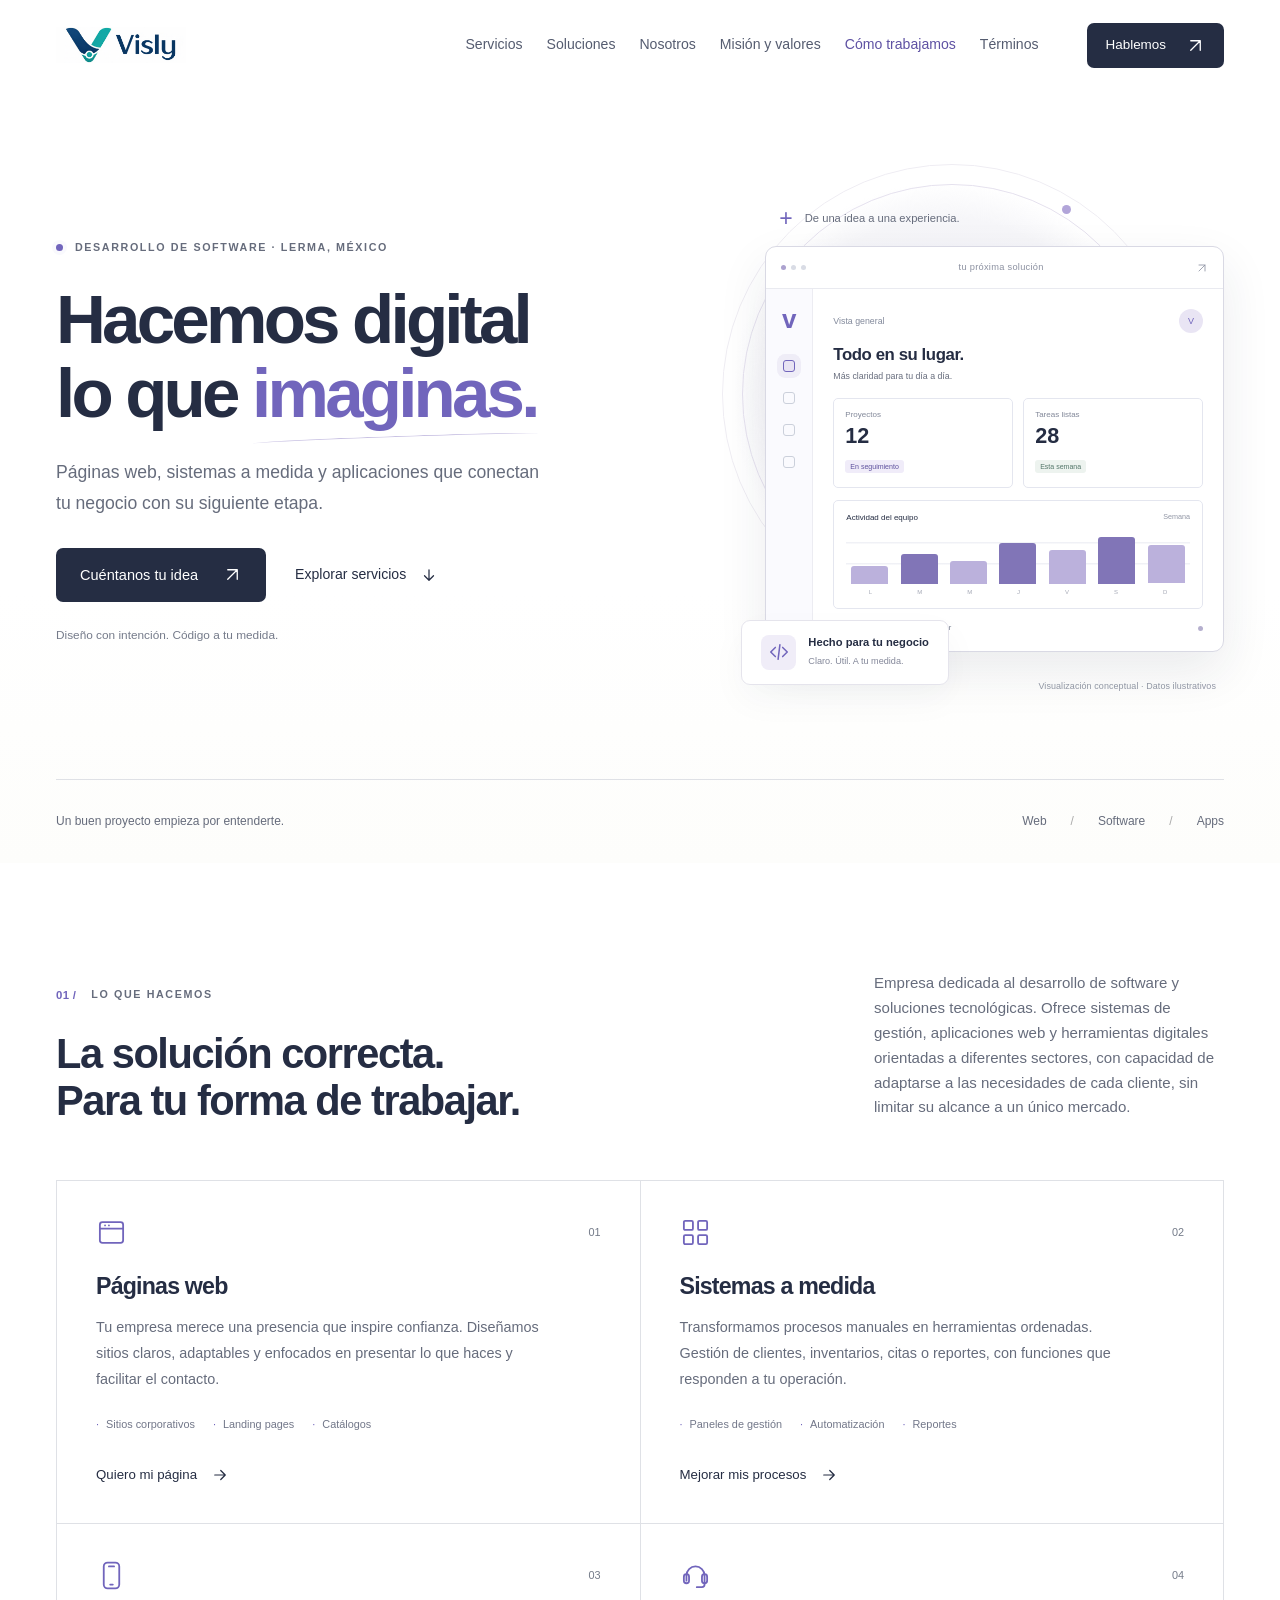
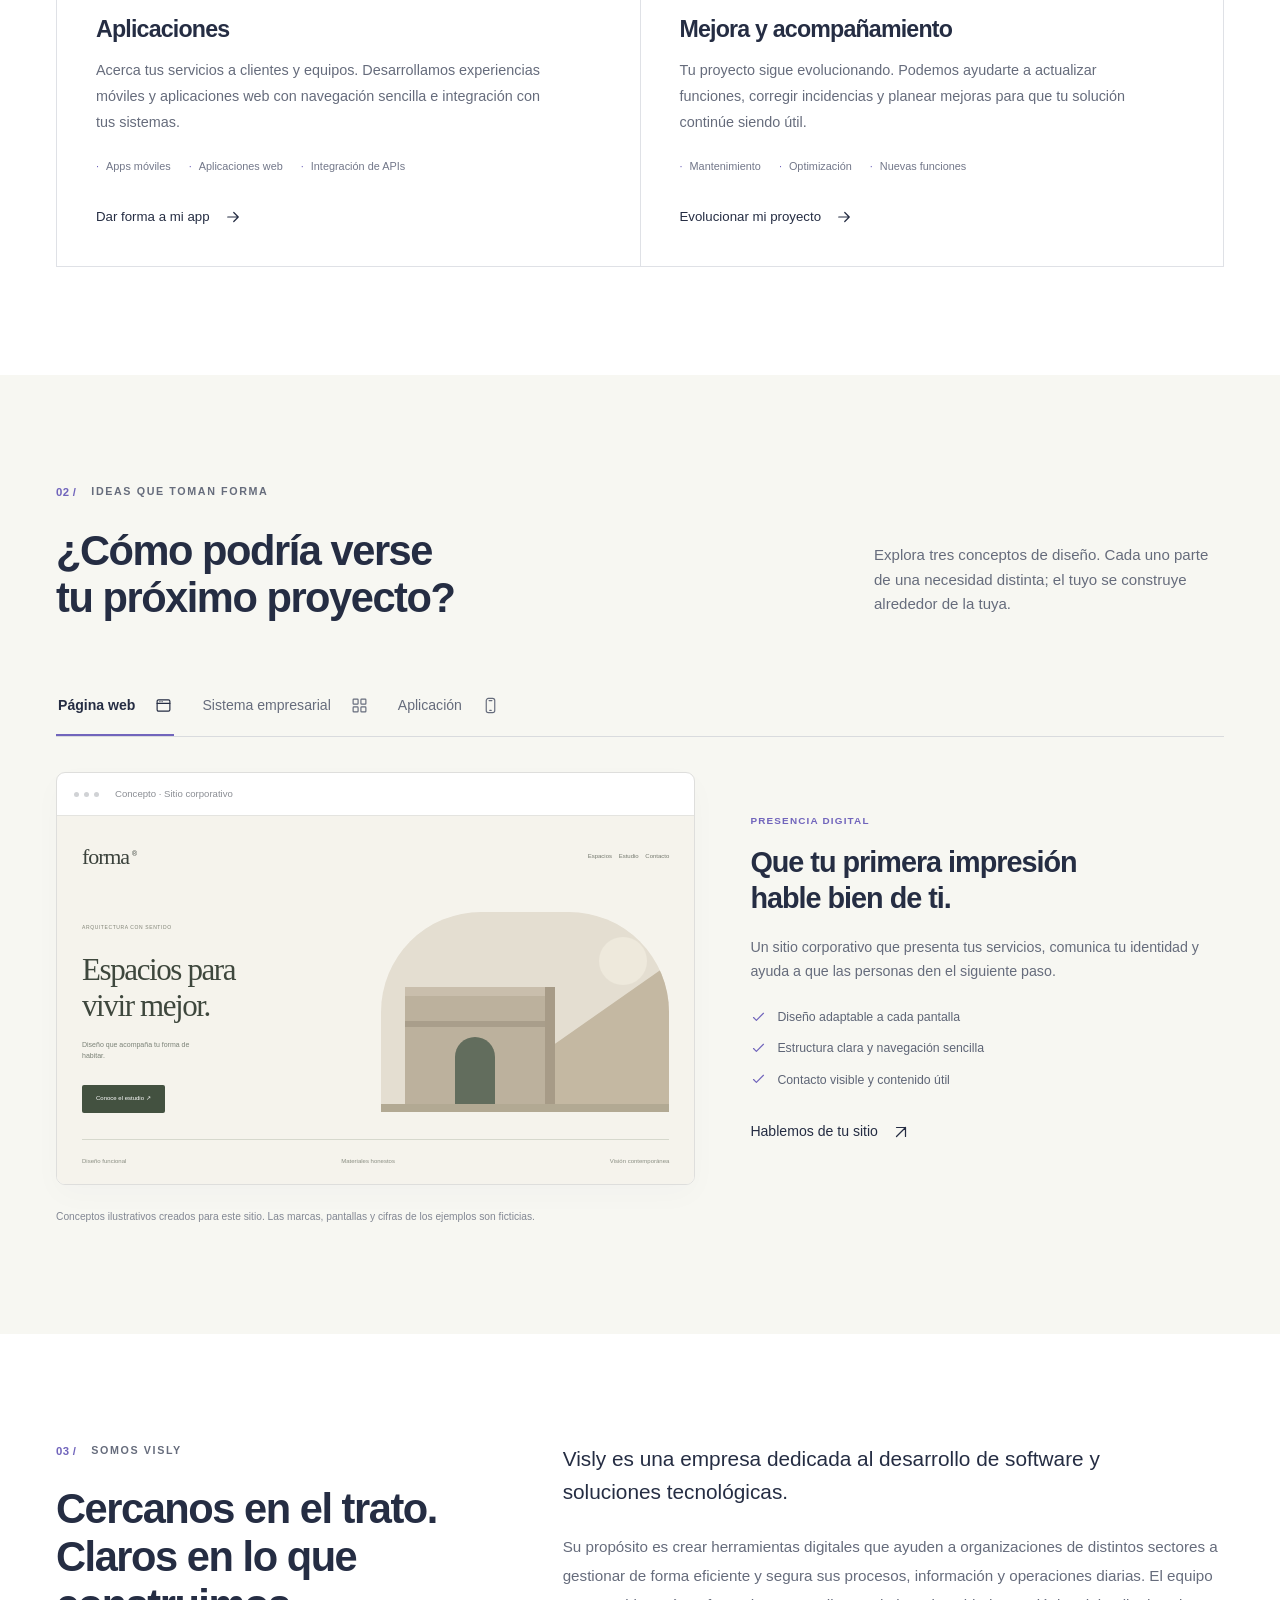
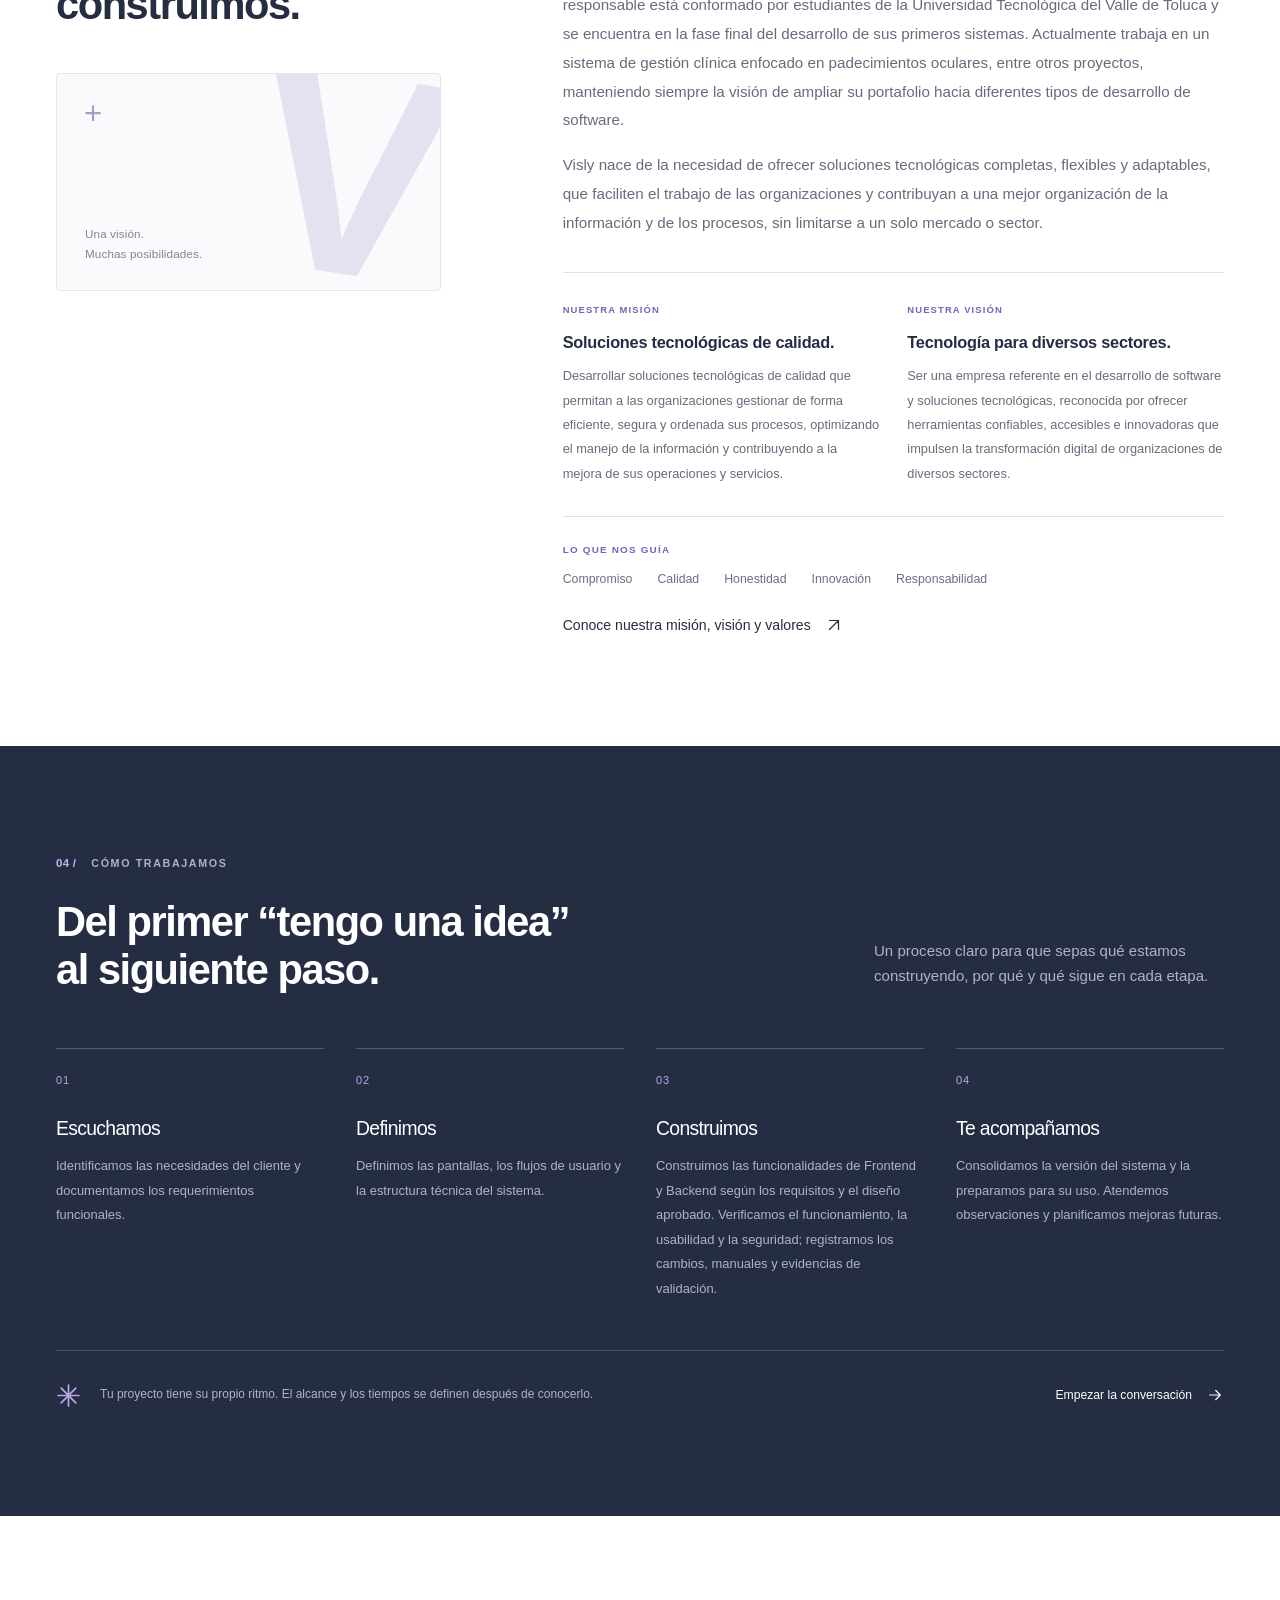
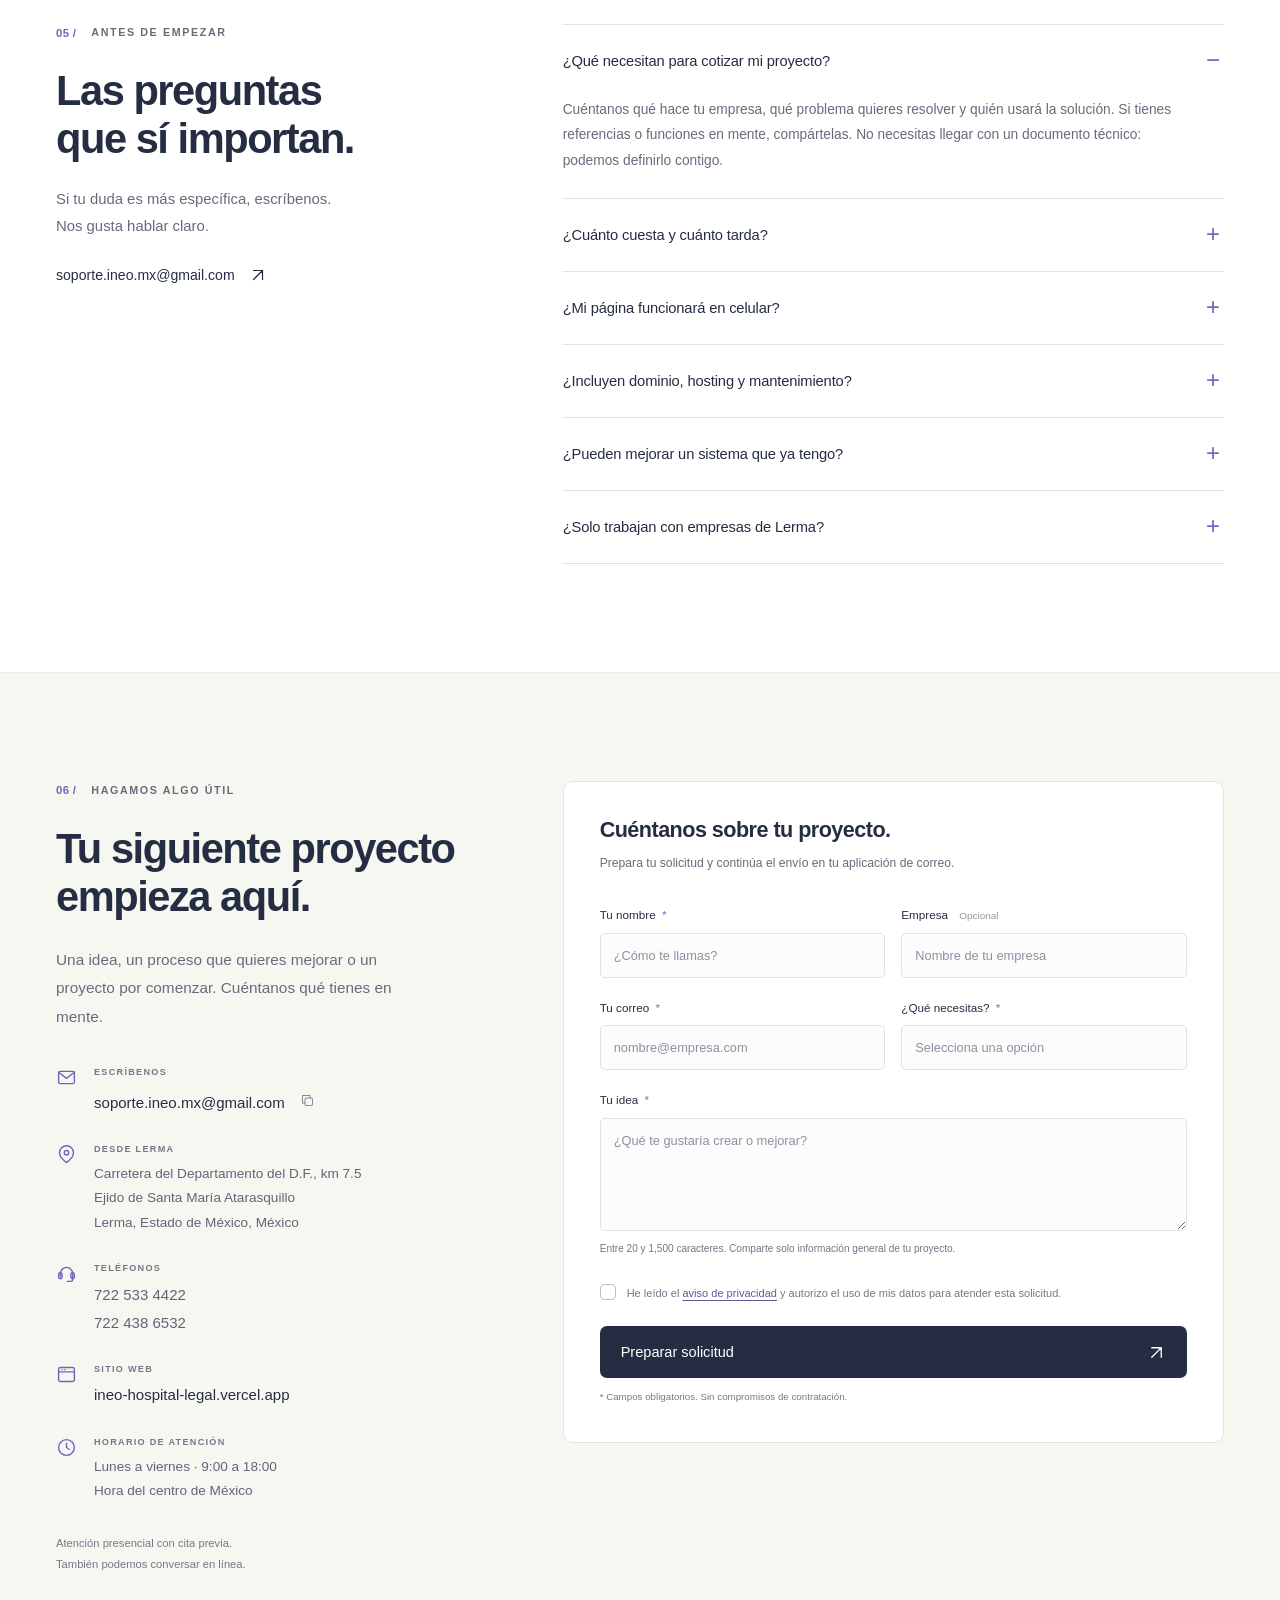
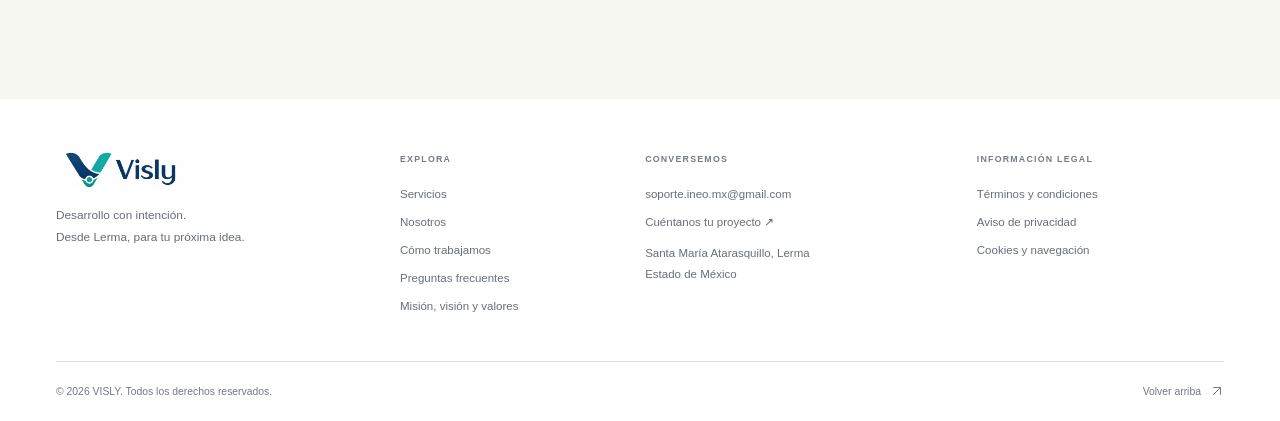
==== index.html @ 5329b175 "first commit" ====
<!doctype html>
<html lang="es-MX">
  <head>
    <meta charset="utf-8" />
    <meta name="viewport" content="width=device-width, initial-scale=1" />
    <meta
      name="description"
      content="Visly: desarrollo de software y soluciones tecnológicas para organizaciones de diversos sectores. Sistemas de gestión, aplicaciones web y herramientas digitales desde Lerma, Estado de México."
    />
    <meta name="theme-color" content="#252d43" />
    <meta
      property="og:title"
      content="VISLY · Desarrollo digital con intención"
    />
    <meta
      property="og:description"
      content="Convertimos ideas y procesos en páginas web, sistemas y aplicaciones pensadas para tu empresa."
    />
    <meta property="og:type" content="website" />
    <meta property="og:locale" content="es_MX" />
    <title>VISLY · Páginas web, sistemas y aplicaciones</title>
    <link rel="icon" href="assets/img/favicon.svg" type="image/svg+xml" />
    <link rel="stylesheet" href="assets/vendor/bootstrap/bootstrap.min.css" />
    <link rel="stylesheet" href="assets/css/style.css" />
    <script
      src="assets/vendor/bootstrap/bootstrap.bundle.min.js"
      defer
    ></script>
    <script src="assets/js/main.js" defer></script>
    <noscript
      ><style>
        .navbar-collapse.collapse:not(.show) {
          display: block;
        }
        .navbar-toggler {
          display: none;
        }
        .solution-tabs {
          display: none;
        }
        .solution-panel[hidden] {
          display: grid !important;
        }
      </style></noscript
    >
  </head>
  <body>
    <!-- Iconos vectoriales propios. Se incluyen dentro del HTML para funcionar sin conexión. -->
    <svg
      xmlns="http://www.w3.org/2000/svg"
      class="icon-definitions"
      aria-hidden="true"
    >
      <symbol id="i-arrow" viewBox="0 0 24 24">
        <path d="M5 12h14m-6-6 6 6-6 6" />
      </symbol>
      <symbol id="i-up-right" viewBox="0 0 24 24">
        <path d="M6 18 18 6M6 6h12v12" />
      </symbol>
      <symbol id="i-down" viewBox="0 0 24 24">
        <path d="M12 5v14m-6-6 6 6 6-6" />
      </symbol>
      <symbol id="i-code" viewBox="0 0 24 24">
        <path d="m8 7-5 5 5 5m8-10 5 5-5 5m-3-13-2 16" />
      </symbol>
      <symbol id="i-window" viewBox="0 0 24 24">
        <rect x="3" y="4" width="18" height="16" rx="2" />
        <path d="M3 9h18M7 6.5h.01m3 0h.01" />
      </symbol>
      <symbol id="i-grid" viewBox="0 0 24 24">
        <rect x="3" y="3" width="7" height="7" rx="1" />
        <rect x="14" y="3" width="7" height="7" rx="1" />
        <rect x="3" y="14" width="7" height="7" rx="1" />
        <rect x="14" y="14" width="7" height="7" rx="1" />
      </symbol>
      <symbol id="i-mobile" viewBox="0 0 24 24">
        <rect x="6" y="2" width="12" height="20" rx="3" />
        <path d="M10 5h4m-3 14h2" />
      </symbol>
      <symbol id="i-care" viewBox="0 0 24 24">
        <path d="M5 16v-4a7 7 0 0 1 14 0v4m0 0v3a2 2 0 0 1-2 2h-4" />
        <rect x="3" y="11" width="4" height="7" rx="2" />
        <rect x="17" y="11" width="4" height="7" rx="2" />
      </symbol>
      <symbol id="i-check" viewBox="0 0 24 24">
        <path d="m5 12 4 4L19 6" />
      </symbol>
      <symbol id="i-pin" viewBox="0 0 24 24">
        <path d="M20 10c0 6-8 11-8 11S4 16 4 10a8 8 0 1 1 16 0Z" />
        <circle cx="12" cy="10" r="2.5" />
      </symbol>
      <symbol id="i-mail" viewBox="0 0 24 24">
        <rect x="3" y="5" width="18" height="14" rx="2" />
        <path d="m3 6 9 7 9-7" />
      </symbol>
      <symbol id="i-copy" viewBox="0 0 24 24">
        <rect x="8" y="8" width="12" height="12" rx="2" />
        <path d="M16 8V4H4v12h4" />
      </symbol>
      <symbol id="i-clock" viewBox="0 0 24 24">
        <circle cx="12" cy="12" r="9" />
        <path d="M12 7v5l3 2" />
      </symbol>
      <symbol id="i-star" viewBox="0 0 24 24">
        <path d="M12 2v20M2 12h20M5 5l14 14M5 19 19 5" />
      </symbol>
    </svg>
    <a class="skip-link" href="#contenido">Saltar al contenido</a>

    <header class="site-header" id="inicio">
      <nav class="navbar navbar-expand-lg" aria-label="Navegación principal">
        <div class="container site-container">
          <a class="navbar-brand" href="index.html" aria-label="VISLY, inicio"
            ><img
              src="assets/img/logo-visly.svg"
              alt="VISLY"
              width="130"
              height="36"
          /></a>
          <button
            class="navbar-toggler"
            type="button"
            data-bs-toggle="collapse"
            data-bs-target="#mainNav"
            aria-controls="mainNav"
            aria-expanded="false"
            aria-label="Abrir menú"
          >
            <span class="navbar-toggler-icon"></span>
          </button>
          <div class="collapse navbar-collapse" id="mainNav">
            <ul class="navbar-nav ms-auto align-items-lg-center">
              <li class="nav-item">
                <a class="nav-link" href="#servicios">Servicios</a>
              </li>
              <li class="nav-item">
                <a class="nav-link" href="#soluciones">Soluciones</a>
              </li>
              <li class="nav-item">
                <a class="nav-link" href="#nosotros">Nosotros</a>
              </li>
              <li class="nav-item">
                <a class="nav-link" href="filosofia.html">Misión y valores</a>
              </li>
              <li class="nav-item">
                <a class="nav-link" href="#proceso">Cómo trabajamos</a>
              </li>
              <li class="nav-item">
                <a class="nav-link" href="terminos.html">Términos</a>
              </li>
              <li class="nav-item ms-lg-4">
                <a class="button button-small button-dark" href="#contacto"
                  >Hablemos
                  <svg class="icon" aria-hidden="true">
                    <use href="#i-up-right" /></svg
                ></a>
              </li>
            </ul>
          </div>
        </div>
      </nav>
    </header>

    <main id="contenido">
      <section class="hero section-space" aria-labelledby="hero-title">
        <div class="container site-container">
          <div class="row align-items-center g-5">
            <div class="col-lg-7 hero-copy">
              <p class="eyebrow entrance">
                <span class="status-dot"></span> Desarrollo de software · Lerma,
                México
              </p>
              <h1 id="hero-title" class="entrance delay-1">
                Hacemos digital<br />lo que
                <span class="accent-word">imaginas.</span>
              </h1>
              <p class="hero-description entrance delay-2">
                Páginas web, sistemas a medida y aplicaciones que conectan tu
                negocio con su siguiente etapa.
              </p>
              <div class="hero-actions entrance delay-3">
                <a class="button button-dark" href="#contacto"
                  >Cuéntanos tu idea
                  <svg class="icon" aria-hidden="true">
                    <use href="#i-up-right" /></svg
                ></a>
                <a class="text-link" href="#servicios"
                  >Explorar servicios
                  <svg class="icon" aria-hidden="true">
                    <use href="#i-down" /></svg
                ></a>
              </div>
              <p class="hero-note entrance delay-3">
                Diseño con intención. Código a tu medida.
              </p>
            </div>
            <div class="col-lg-5">
              <div
                class="hero-art entrance delay-2"
                role="img"
                aria-label="Concepto visual de un sistema de gestión diseñado por VISLY"
              >
                <div class="orbit orbit-one"></div>
                <div class="orbit orbit-two"></div>
                <div class="art-caption">
                  <span class="little-cross">+</span> De una idea a una
                  experiencia.
                </div>
                <div class="preview-window hero-window">
                  <div class="window-bar">
                    <span class="window-dots"><i></i><i></i><i></i></span
                    ><span>tu próxima solución</span
                    ><svg class="icon" aria-hidden="true">
                      <use href="#i-up-right" />
                    </svg>
                  </div>
                  <div class="hero-dashboard">
                    <div class="dashboard-rail">
                      <span class="mini-v">v</span
                      ><span class="rail-square selected"></span
                      ><span class="rail-square"></span
                      ><span class="rail-square"></span
                      ><span class="rail-square"></span>
                    </div>
                    <div class="dashboard-content">
                      <div class="mock-top">
                        <span>Vista general</span
                        ><span class="mock-avatar">V</span>
                      </div>
                      <p class="mock-greeting">Todo en su lugar.</p>
                      <p class="mock-caption">
                        Más claridad para tu día a día.
                      </p>
                      <div class="mock-stats">
                        <div>
                          <span>Proyectos</span><strong>12</strong
                          ><i class="mock-pill">En seguimiento</i>
                        </div>
                        <div>
                          <span>Tareas listas</span><strong>28</strong
                          ><i class="mock-pill pale">Esta semana</i>
                        </div>
                      </div>
                      <div class="mock-chart">
                        <div class="chart-heading">
                          <span>Actividad del equipo</span><small>Semana</small>
                        </div>
                        <div class="bars">
                          <i style="--bar: 35%"></i><i style="--bar: 58%"></i
                          ><i style="--bar: 44%"></i><i style="--bar: 78%"></i
                          ><i style="--bar: 65%"></i><i style="--bar: 91%"></i
                          ><i style="--bar: 74%"></i>
                        </div>
                        <div class="chart-days">
                          <span>L</span><span>M</span><span>M</span
                          ><span>J</span><span>V</span><span>S</span
                          ><span>D</span>
                        </div>
                      </div>
                      <div class="mock-task">
                        <span class="task-check">✓</span
                        ><span>Una mejor forma de trabajar</span
                        ><span class="task-dot"></span>
                      </div>
                    </div>
                  </div>
                </div>
                <div class="floating-label">
                  <span class="label-icon"
                    ><svg class="icon" aria-hidden="true">
                      <use href="#i-code" /></svg
                  ></span>
                  <div>
                    <strong>Hecho para tu negocio</strong
                    ><span>Claro. Útil. A tu medida.</span>
                  </div>
                </div>
                <p class="concept-note">
                  Visualización conceptual · Datos ilustrativos
                </p>
              </div>
            </div>
          </div>
          <div class="hero-bottom">
            <span>Un buen proyecto empieza por entenderte.</span>
            <div>
              <span>Web</span><span class="separator">/</span
              ><span>Software</span><span class="separator">/</span
              ><span>Apps</span>
            </div>
          </div>
        </div>
      </section>

      <section
        id="servicios"
        class="section-space"
        aria-labelledby="services-title"
      >
        <div class="container site-container">
          <div class="section-heading reveal">
            <div>
              <p class="eyebrow">
                <span class="section-number">01 /</span> Lo que hacemos
              </p>
              <h2 id="services-title">
                La solución correcta.<br />Para tu forma de trabajar.
              </h2>
            </div>
            <p>
              Empresa dedicada al desarrollo de software y soluciones
              tecnológicas. Ofrece sistemas de gestión, aplicaciones web y
              herramientas digitales orientadas a diferentes sectores, con
              capacidad de adaptarse a las necesidades de cada cliente, sin
              limitar su alcance a un único mercado.
            </p>
          </div>
          <div class="services-grid">
            <article class="service-item reveal">
              <div class="service-top">
                <svg class="service-icon icon" aria-hidden="true">
                  <use href="#i-window" /></svg
                ><span>01</span>
              </div>
              <h3>Páginas web</h3>
              <p>
                Tu empresa merece una presencia que inspire confianza. Diseñamos
                sitios claros, adaptables y enfocados en presentar lo que haces
                y facilitar el contacto.
              </p>
              <ul class="service-tags" aria-label="Tipos de páginas">
                <li>Sitios corporativos</li>
                <li>Landing pages</li>
                <li>Catálogos</li>
              </ul>
              <a class="text-link" href="#contacto" data-service="Página web"
                >Quiero mi página
                <svg class="icon" aria-hidden="true">
                  <use href="#i-arrow" /></svg
              ></a>
            </article>
            <article class="service-item reveal">
              <div class="service-top">
                <svg class="service-icon icon" aria-hidden="true">
                  <use href="#i-grid" /></svg
                ><span>02</span>
              </div>
              <h3>Sistemas a medida</h3>
              <p>
                Transformamos procesos manuales en herramientas ordenadas.
                Gestión de clientes, inventarios, citas o reportes, con
                funciones que responden a tu operación.
              </p>
              <ul class="service-tags" aria-label="Funciones de sistemas">
                <li>Paneles de gestión</li>
                <li>Automatización</li>
                <li>Reportes</li>
              </ul>
              <a
                class="text-link"
                href="#contacto"
                data-service="Sistema a medida"
                >Mejorar mis procesos
                <svg class="icon" aria-hidden="true">
                  <use href="#i-arrow" /></svg
              ></a>
            </article>
            <article class="service-item reveal">
              <div class="service-top">
                <svg class="service-icon icon" aria-hidden="true">
                  <use href="#i-mobile" /></svg
                ><span>03</span>
              </div>
              <h3>Aplicaciones</h3>
              <p>
                Acerca tus servicios a clientes y equipos. Desarrollamos
                experiencias móviles y aplicaciones web con navegación sencilla
                e integración con tus sistemas.
              </p>
              <ul class="service-tags" aria-label="Tipos de aplicaciones">
                <li>Apps móviles</li>
                <li>Aplicaciones web</li>
                <li>Integración de APIs</li>
              </ul>
              <a class="text-link" href="#contacto" data-service="Aplicación"
                >Dar forma a mi app
                <svg class="icon" aria-hidden="true">
                  <use href="#i-arrow" /></svg
              ></a>
            </article>
            <article class="service-item reveal">
              <div class="service-top">
                <svg class="service-icon icon" aria-hidden="true">
                  <use href="#i-care" /></svg
                ><span>04</span>
              </div>
              <h3>Mejora y acompañamiento</h3>
              <p>
                Tu proyecto sigue evolucionando. Podemos ayudarte a actualizar
                funciones, corregir incidencias y planear mejoras para que tu
                solución continúe siendo útil.
              </p>
              <ul class="service-tags" aria-label="Tipos de acompañamiento">
                <li>Mantenimiento</li>
                <li>Optimización</li>
                <li>Nuevas funciones</li>
              </ul>
              <a
                class="text-link"
                href="#contacto"
                data-service="Mejora o mantenimiento"
                >Evolucionar mi proyecto
                <svg class="icon" aria-hidden="true">
                  <use href="#i-arrow" /></svg
              ></a>
            </article>
          </div>
        </div>
      </section>

      <section
        id="soluciones"
        class="section-space solutions-section"
        aria-labelledby="solutions-title"
      >
        <div class="container site-container">
          <div class="section-heading reveal">
            <div>
              <p class="eyebrow">
                <span class="section-number">02 /</span> Ideas que toman forma
              </p>
              <h2 id="solutions-title">
                ¿Cómo podría verse<br />tu próximo proyecto?
              </h2>
            </div>
            <p>
              Explora tres conceptos de diseño. Cada uno parte de una necesidad
              distinta; el tuyo se construye alrededor de la tuya.
            </p>
          </div>
          <div
            class="solution-tabs reveal"
            role="tablist"
            aria-label="Explorar ejemplos de soluciones"
          >
            <button
              class="solution-tab active"
              id="tab-web"
              role="tab"
              aria-controls="panel-web"
              aria-selected="true"
              tabindex="0"
            >
              Página web
              <svg class="icon" aria-hidden="true">
                <use href="#i-window" />
              </svg>
            </button>
            <button
              class="solution-tab"
              id="tab-system"
              role="tab"
              aria-controls="panel-system"
              aria-selected="false"
              tabindex="-1"
            >
              Sistema empresarial
              <svg class="icon" aria-hidden="true"><use href="#i-grid" /></svg>
            </button>
            <button
              class="solution-tab"
              id="tab-app"
              role="tab"
              aria-controls="panel-app"
              aria-selected="false"
              tabindex="-1"
            >
              Aplicación
              <svg class="icon" aria-hidden="true">
                <use href="#i-mobile" />
              </svg>
            </button>
          </div>
          <div
            class="solution-panel reveal"
            id="panel-web"
            role="tabpanel"
            aria-labelledby="tab-web"
            tabindex="0"
          >
            <div
              class="solution-preview web-example"
              role="img"
              aria-label="Concepto de sitio corporativo para un estudio de arquitectura ficticio llamado Forma"
            >
              <div class="example-browser">
                <span class="window-dots"><i></i><i></i><i></i></span
                ><span>Concepto · Sitio corporativo</span>
              </div>
              <div class="architecture-preview">
                <div class="arch-nav">
                  <strong>forma<span>®</span></strong
                  ><span
                    >Espacios &nbsp;&nbsp; Estudio &nbsp;&nbsp; Contacto</span
                  >
                </div>
                <div class="arch-layout">
                  <div>
                    <span class="arch-label">ARQUITECTURA CON SENTIDO</span>
                    <h4>Espacios para<br />vivir mejor.</h4>
                    <p>Diseño que acompaña tu forma de habitar.</p>
                    <span class="mock-button">Conoce el estudio ↗</span>
                  </div>
                  <div class="arch-art">
                    <div class="arch-shadow"></div>
                    <div class="arch-building">
                      <div class="arch-door"></div>
                      <div class="arch-line"></div>
                    </div>
                    <div class="arch-sun"></div>
                    <div class="arch-ground"></div>
                  </div>
                </div>
                <div class="arch-bottom">
                  <span>Diseño funcional</span><span>Materiales honestos</span
                  ><span>Visión contemporánea</span>
                </div>
              </div>
            </div>
            <div class="solution-description">
              <span class="small-label">PRESENCIA DIGITAL</span>
              <h3>Que tu primera impresión<br />hable bien de ti.</h3>
              <p>
                Un sitio corporativo que presenta tus servicios, comunica tu
                identidad y ayuda a que las personas den el siguiente paso.
              </p>
              <ul class="check-list">
                <li>
                  <svg class="icon" aria-hidden="true">
                    <use href="#i-check" /></svg
                  >Diseño adaptable a cada pantalla
                </li>
                <li>
                  <svg class="icon" aria-hidden="true">
                    <use href="#i-check" /></svg
                  >Estructura clara y navegación sencilla
                </li>
                <li>
                  <svg class="icon" aria-hidden="true">
                    <use href="#i-check" /></svg
                  >Contacto visible y contenido útil
                </li>
              </ul>
              <a class="text-link" href="#contacto" data-service="Página web"
                >Hablemos de tu sitio
                <svg class="icon" aria-hidden="true">
                  <use href="#i-up-right" /></svg
              ></a>
            </div>
          </div>
          <div
            class="solution-panel"
            id="panel-system"
            role="tabpanel"
            aria-labelledby="tab-system"
            tabindex="0"
            hidden
          >
            <div
              class="solution-preview system-example"
              role="img"
              aria-label="Concepto de panel de gestión con proyectos, actividades y estados ilustrativos"
            >
              <div class="example-browser">
                <span class="window-dots"><i></i><i></i><i></i></span
                ><span>Concepto · Gestión empresarial</span>
              </div>
              <div class="system-preview">
                <div class="system-rail">
                  <span class="system-logo">v<span>workspace</span></span
                  ><span class="system-selected">Vista general</span
                  ><span>Clientes</span><span>Proyectos</span
                  ><span>Reportes</span>
                </div>
                <div class="system-content">
                  <div class="system-top">
                    <h4>Tu operación, más clara.</h4>
                    <span class="mock-avatar">V</span>
                  </div>
                  <div class="system-stats">
                    <div><span>Proyectos activos</span><strong>12</strong></div>
                    <div><span>Entregas del mes</span><strong>08</strong></div>
                    <div><span>Por revisar</span><strong>03</strong></div>
                  </div>
                  <div class="example-table">
                    <div><strong>Proyecto</strong><strong>Estado</strong></div>
                    <div>
                      <span>Sitio corporativo</span
                      ><span class="state-pill">En proceso</span>
                    </div>
                    <div>
                      <span>Control de inventario</span
                      ><span class="state-pill complete">Completado</span>
                    </div>
                    <div>
                      <span>Portal de clientes</span
                      ><span class="state-pill">En revisión</span>
                    </div>
                  </div>
                  <div class="system-footer">
                    Una vista compartida para tu equipo. <span>↗</span>
                  </div>
                </div>
              </div>
            </div>
            <div class="solution-description">
              <span class="small-label">OPERACIÓN Y CONTROL</span>
              <h3>Menos tareas repetidas.<br />Más tiempo para avanzar.</h3>
              <p>
                Un sistema que reúne información y procesos en un solo lugar,
                con permisos y módulos definidos según tu organización.
              </p>
              <ul class="check-list">
                <li>
                  <svg class="icon" aria-hidden="true">
                    <use href="#i-check" /></svg
                  >Gestión centralizada de información
                </li>
                <li>
                  <svg class="icon" aria-hidden="true">
                    <use href="#i-check" /></svg
                  >Funciones por rol y área de trabajo
                </li>
                <li>
                  <svg class="icon" aria-hidden="true">
                    <use href="#i-check" /></svg
                  >Reportes para apoyar decisiones
                </li>
              </ul>
              <a
                class="text-link"
                href="#contacto"
                data-service="Sistema a medida"
                >Ordenar mi operación
                <svg class="icon" aria-hidden="true">
                  <use href="#i-up-right" /></svg
              ></a>
            </div>
          </div>
          <div
            class="solution-panel"
            id="panel-app"
            role="tabpanel"
            aria-labelledby="tab-app"
            tabindex="0"
            hidden
          >
            <div
              class="solution-preview app-example"
              role="img"
              aria-label="Concepto de aplicación móvil de citas con datos de demostración"
            >
              <div class="example-browser">
                <span class="window-dots"><i></i><i></i><i></i></span
                ><span>Concepto · Aplicación de citas</span>
              </div>
              <div class="app-stage">
                <div class="app-stage-label">
                  <span>UNA EXPERIENCIA</span
                  ><strong>Siempre<br />a la mano.</strong
                  ><span class="app-doodle">↗</span>
                </div>
                <div class="phone">
                  <div class="phone-notch"></div>
                  <div class="phone-content">
                    <div class="phone-top">
                      <span>9:41</span><span>● ▰</span>
                    </div>
                    <div class="phone-heading">
                      <small>Hola, Alex</small>
                      <h4>Tu día,<br />más sencillo.</h4>
                    </div>
                    <div class="appointment-card">
                      <span>PRÓXIMA CITA</span><strong>Consulta general</strong>
                      <p>Martes, 20 de octubre<br />10:30 a. m.</p>
                      <span class="phone-cta">Ver detalles ↗</span>
                    </div>
                    <h5>¿Qué necesitas?</h5>
                    <div class="phone-options">
                      <span>＋<small>Agendar</small></span
                      ><span>▤<small>Mis citas</small></span>
                    </div>
                    <div class="phone-nav">
                      <span>⌂</span><span>▦</span><span>○</span>
                    </div>
                  </div>
                </div>
              </div>
            </div>
            <div class="solution-description">
              <span class="small-label">EXPERIENCIAS MÓVILES</span>
              <h3>Tu servicio, cerca<br />de quien lo necesita.</h3>
              <p>
                Una aplicación pensada para consultar información, reservar
                servicios y mantenerse conectado desde el teléfono.
              </p>
              <ul class="check-list">
                <li>
                  <svg class="icon" aria-hidden="true">
                    <use href="#i-check" /></svg
                  >Flujos claros para el usuario
                </li>
                <li>
                  <svg class="icon" aria-hidden="true">
                    <use href="#i-check" /></svg
                  >Conexión con tus servicios y datos
                </li>
                <li>
                  <svg class="icon" aria-hidden="true">
                    <use href="#i-check" /></svg
                  >Diseño centrado en tareas reales
                </li>
              </ul>
              <a class="text-link" href="#contacto" data-service="Aplicación"
                >Construir mi aplicación
                <svg class="icon" aria-hidden="true">
                  <use href="#i-up-right" /></svg
              ></a>
            </div>
          </div>
          <p class="example-disclaimer">
            Conceptos ilustrativos creados para este sitio. Las marcas,
            pantallas y cifras de los ejemplos son ficticias.
          </p>
        </div>
      </section>

      <section
        id="nosotros"
        class="section-space about-section"
        aria-labelledby="about-title"
      >
        <div class="container site-container">
          <div class="row g-5 align-items-start">
            <div class="col-lg-5 reveal">
              <p class="eyebrow">
                <span class="section-number">03 /</span> Somos VISLY
              </p>
              <h2 id="about-title">
                Cercanos en el trato.<br />Claros en lo que<br />construimos.
              </h2>
              <div class="brand-art" aria-hidden="true">
                <span class="brand-monogram">V</span
                ><span class="brand-art-caption"
                  >Una visión.<br />Muchas posibilidades.</span
                ><span class="brand-art-plus">+</span>
              </div>
            </div>
            <div class="col-lg-7 about-copy reveal">
              <p class="about-intro">
                Visly es una empresa dedicada al desarrollo de software y
                soluciones tecnológicas.
              </p>
              <p>
                Su propósito es crear herramientas digitales que ayuden a
                organizaciones de distintos sectores a gestionar de forma
                eficiente y segura sus procesos, información y operaciones
                diarias. El equipo responsable está conformado por estudiantes
                de la Universidad Tecnológica del Valle de Toluca y se encuentra
                en la fase final del desarrollo de sus primeros sistemas.
                Actualmente trabaja en un sistema de gestión clínica enfocado en
                padecimientos oculares, entre otros proyectos, manteniendo
                siempre la visión de ampliar su portafolio hacia diferentes
                tipos de desarrollo de software.
              </p>
              <p>
                Visly nace de la necesidad de ofrecer soluciones tecnológicas
                completas, flexibles y adaptables, que faciliten el trabajo de
                las organizaciones y contribuyan a una mejor organización de la
                información y de los procesos, sin limitarse a un solo mercado o
                sector.
              </p>
              <div class="purpose-grid">
                <article>
                  <span class="small-label">NUESTRA MISIÓN</span>
                  <h3>Soluciones tecnológicas de calidad.</h3>
                  <p>
                    Desarrollar soluciones tecnológicas de calidad que permitan
                    a las organizaciones gestionar de forma eficiente, segura y
                    ordenada sus procesos, optimizando el manejo de la
                    información y contribuyendo a la mejora de sus operaciones y
                    servicios.
                  </p>
                </article>
                <article>
                  <span class="small-label">NUESTRA VISIÓN</span>
                  <h3>Tecnología para diversos sectores.</h3>
                  <p>
                    Ser una empresa referente en el desarrollo de software y
                    soluciones tecnológicas, reconocida por ofrecer herramientas
                    confiables, accesibles e innovadoras que impulsen la
                    transformación digital de organizaciones de diversos
                    sectores.
                  </p>
                </article>
              </div>
              <div class="values">
                <span class="small-label">LO QUE NOS GUÍA</span>
                <div>
                  <span>Compromiso</span><span>Calidad</span
                  ><span>Honestidad</span><span>Innovación</span
                  ><span>Responsabilidad</span>
                </div>
              </div>
              <a class="text-link philosophy-home-link" href="filosofia.html"
                >Conoce nuestra misión, visión y valores
                <svg class="icon" aria-hidden="true">
                  <use href="#i-up-right" /></svg
              ></a>
            </div>
          </div>
        </div>
      </section>

      <section
        id="proceso"
        class="section-space process-section"
        aria-labelledby="process-title"
      >
        <div class="container site-container">
          <div class="section-heading reveal">
            <div>
              <p class="eyebrow">
                <span class="section-number">04 /</span> Cómo trabajamos
              </p>
              <h2 id="process-title">
                Del primer “tengo una idea”<br />al siguiente paso.
              </h2>
            </div>
            <p>
              Un proceso claro para que sepas qué estamos construyendo, por qué
              y qué sigue en cada etapa.
            </p>
          </div>
          <div class="process-grid">
            <article class="process-step reveal">
              <span class="step-number">01</span>
              <h3>Escuchamos</h3>
              <p>
                Identificamos las necesidades del cliente y documentamos los
                requerimientos funcionales.
              </p>
            </article>
            <article class="process-step reveal">
              <span class="step-number">02</span>
              <h3>Definimos</h3>
              <p>
                Definimos las pantallas, los flujos de usuario y la estructura
                técnica del sistema.
              </p>
            </article>
            <article class="process-step reveal">
              <span class="step-number">03</span>
              <h3>Construimos</h3>
              <p>
                Construimos las funcionalidades de Frontend y Backend según los
                requisitos y el diseño aprobado. Verificamos el funcionamiento,
                la usabilidad y la seguridad; registramos los cambios, manuales
                y evidencias de validación.
              </p>
            </article>
            <article class="process-step reveal">
              <span class="step-number">04</span>
              <h3>Te acompañamos</h3>
              <p>
                Consolidamos la versión del sistema y la preparamos para su uso.
                Atendemos observaciones y planificamos mejoras futuras.
              </p>
            </article>
          </div>
          <div class="process-note reveal">
            <svg class="icon" aria-hidden="true"><use href="#i-star" /></svg>
            <p>
              Tu proyecto tiene su propio ritmo. El alcance y los tiempos se
              definen después de conocerlo.
            </p>
            <a class="text-link" href="#contacto"
              >Empezar la conversación
              <svg class="icon" aria-hidden="true"><use href="#i-arrow" /></svg
            ></a>
          </div>
        </div>
      </section>

      <section
        class="section-space faq-section"
        id="preguntas"
        aria-labelledby="faq-title"
      >
        <div class="container site-container">
          <div class="row g-5">
            <div class="col-lg-5 reveal">
              <p class="eyebrow">
                <span class="section-number">05 /</span> Antes de empezar
              </p>
              <h2 id="faq-title">Las preguntas<br />que sí importan.</h2>
              <p class="section-description">
                Si tu duda es más específica, escríbenos.<br />Nos gusta hablar
                claro.
              </p>
              <a class="text-link" href="mailto:soporte.ineo.mx@gmail.com"
                >soporte.ineo.mx@gmail.com
                <svg class="icon" aria-hidden="true">
                  <use href="#i-up-right" /></svg
              ></a>
            </div>
            <div class="col-lg-7 reveal">
              <div class="accordion" id="faqAccordion">
                <div class="accordion-item">
                  <h3 class="accordion-header">
                    <button
                      class="accordion-button"
                      type="button"
                      data-bs-toggle="collapse"
                      data-bs-target="#faq1"
                      aria-expanded="true"
                      aria-controls="faq1"
                    >
                      ¿Qué necesitan para cotizar mi proyecto?
                    </button>
                  </h3>
                  <div
                    id="faq1"
                    class="accordion-collapse collapse show"
                    data-bs-parent="#faqAccordion"
                  >
                    <div class="accordion-body">
                      Cuéntanos qué hace tu empresa, qué problema quieres
                      resolver y quién usará la solución. Si tienes referencias
                      o funciones en mente, compártelas. No necesitas llegar con
                      un documento técnico: podemos definirlo contigo.
                    </div>
                  </div>
                </div>
                <div class="accordion-item">
                  <h3 class="accordion-header">
                    <button
                      class="accordion-button collapsed"
                      type="button"
                      data-bs-toggle="collapse"
                      data-bs-target="#faq2"
                      aria-expanded="false"
                      aria-controls="faq2"
                    >
                      ¿Cuánto cuesta y cuánto tarda?
                    </button>
                  </h3>
                  <div
                    id="faq2"
                    class="accordion-collapse collapse"
                    data-bs-parent="#faqAccordion"
                  >
                    <div class="accordion-body">
                      Depende de las funciones, integraciones, contenidos y
                      nivel de personalización. Después de revisar tu idea,
                      preparamos una propuesta con precio, etapas y tiempos
                      estimados. Los cambios de alcance se acuerdan antes de
                      realizarse.
                    </div>
                  </div>
                </div>
                <div class="accordion-item">
                  <h3 class="accordion-header">
                    <button
                      class="accordion-button collapsed"
                      type="button"
                      data-bs-toggle="collapse"
                      data-bs-target="#faq3"
                      aria-expanded="false"
                      aria-controls="faq3"
                    >
                      ¿Mi página funcionará en celular?
                    </button>
                  </h3>
                  <div
                    id="faq3"
                    class="accordion-collapse collapse"
                    data-bs-parent="#faqAccordion"
                  >
                    <div class="accordion-body">
                      Planeamos las páginas web con diseño adaptable para
                      celular, tablet y computadora. En cada proyecto definimos
                      los dispositivos y navegadores que se verificarán, así
                      como las necesidades de accesibilidad y rendimiento.
                    </div>
                  </div>
                </div>
                <div class="accordion-item">
                  <h3 class="accordion-header">
                    <button
                      class="accordion-button collapsed"
                      type="button"
                      data-bs-toggle="collapse"
                      data-bs-target="#faq4"
                      aria-expanded="false"
                      aria-controls="faq4"
                    >
                      ¿Incluyen dominio, hosting y mantenimiento?
                    </button>
                  </h3>
                  <div
                    id="faq4"
                    class="accordion-collapse collapse"
                    data-bs-parent="#faqAccordion"
                  >
                    <div class="accordion-body">
                      Pueden incorporarse a la propuesta cuando los necesites.
                      Los costos de terceros, renovaciones y soporte se detallan
                      por separado. Si ya cuentas con dominio o servidor,
                      revisamos sus características para planear la
                      implementación.
                    </div>
                  </div>
                </div>
                <div class="accordion-item">
                  <h3 class="accordion-header">
                    <button
                      class="accordion-button collapsed"
                      type="button"
                      data-bs-toggle="collapse"
                      data-bs-target="#faq5"
                      aria-expanded="false"
                      aria-controls="faq5"
                    >
                      ¿Pueden mejorar un sistema que ya tengo?
                    </button>
                  </h3>
                  <div
                    id="faq5"
                    class="accordion-collapse collapse"
                    data-bs-parent="#faqAccordion"
                  >
                    <div class="accordion-body">
                      Sí, podemos evaluar un proyecto existente. Primero
                      revisamos su tecnología, documentación y accesos
                      disponibles. Con ese diagnóstico definimos qué se puede
                      corregir o ampliar y qué alternativas convienen.
                    </div>
                  </div>
                </div>
                <div class="accordion-item">
                  <h3 class="accordion-header">
                    <button
                      class="accordion-button collapsed"
                      type="button"
                      data-bs-toggle="collapse"
                      data-bs-target="#faq6"
                      aria-expanded="false"
                      aria-controls="faq6"
                    >
                      ¿Solo trabajan con empresas de Lerma?
                    </button>
                  </h3>
                  <div
                    id="faq6"
                    class="accordion-collapse collapse"
                    data-bs-parent="#faqAccordion"
                  >
                    <div class="accordion-body">
                      Nuestra base está en Santa María Atarasquillo, Lerma, y
                      podemos colaborar con organizaciones de diversos sectores
                      de forma remota. Las reuniones, revisiones y entregas se
                      coordinan contigo. Las visitas presenciales se acuerdan
                      según disponibilidad y ubicación.
                    </div>
                  </div>
                </div>
              </div>
            </div>
          </div>
        </div>
      </section>

      <section
        id="contacto"
        class="section-space contact-section"
        aria-labelledby="contact-title"
      >
        <div class="container site-container">
          <div class="row g-5">
            <div class="col-lg-5 reveal">
              <p class="eyebrow">
                <span class="section-number">06 /</span> Hagamos algo útil
              </p>
              <h2 id="contact-title">
                Tu siguiente proyecto<br />empieza aquí.
              </h2>
              <p class="contact-description">
                Una idea, un proceso que quieres mejorar o un proyecto por
                comenzar. Cuéntanos qué tienes en mente.
              </p>
              <div class="contact-details">
                <div>
                  <svg class="icon" aria-hidden="true">
                    <use href="#i-mail" />
                  </svg>
                  <div>
                    <span>ESCRÍBENOS</span
                    ><a href="mailto:soporte.ineo.mx@gmail.com"
                      >soporte.ineo.mx@gmail.com</a
                    ><button
                      type="button"
                      class="copy-email"
                      aria-label="Copiar correo de VISLY"
                    >
                      <svg class="icon" aria-hidden="true">
                        <use href="#i-copy" />
                      </svg>
                    </button>
                  </div>
                </div>
                <div>
                  <svg class="icon" aria-hidden="true">
                    <use href="#i-pin" />
                  </svg>
                  <div>
                    <span>DESDE LERMA</span>
                    <p>
                      Carretera del Departamento del D.F., km 7.5<br />Ejido de
                      Santa María Atarasquillo<br />Lerma, Estado de México,
                      México
                    </p>
                  </div>
                </div>

                <div>
                  <svg class="icon" aria-hidden="true">
                    <use href="#i-care" />
                  </svg>
                  <div>
                    <span>TELÉFONOS</span>
                    <p>
                      <a href="tel:+527225334422">722 533 4422</a><br /><a
                        href="tel:+527224386532"
                        >722 438 6532</a
                      >
                    </p>
                  </div>
                </div>
                <div>
                  <svg class="icon" aria-hidden="true">
                    <use href="#i-window" />
                  </svg>
                  <div>
                    <span>SITIO WEB</span
                    ><a
                      href="https://ineo-hospital-legal.vercel.app/"
                      target="_blank"
                      rel="noopener noreferrer"
                      >ineo-hospital-legal.vercel.app</a
                    >
                  </div>
                </div>
                <div>
                  <svg class="icon" aria-hidden="true">
                    <use href="#i-clock" />
                  </svg>
                  <div>
                    <span>HORARIO DE ATENCIÓN</span>
                    <p>
                      Lunes a viernes · 9:00 a 18:00<br />Hora del centro de
                      México
                    </p>
                  </div>
                </div>
              </div>
              <p class="contact-small">
                Atención presencial con cita previa.<br />También podemos
                conversar en línea.
              </p>
            </div>
            <div class="col-lg-7 reveal">
              <div class="contact-card">
                <h3>Cuéntanos sobre tu proyecto.</h3>
                <p class="form-intro" id="form-description">
                  Prepara tu solicitud y continúa el envío en tu aplicación de
                  correo.
                </p>
                <form
                  id="contactForm"
                  aria-describedby="form-description"
                  action="mailto:ineo.hospital.dev@gmail.com"
                  method="post"
                  enctype="text/plain"
                >
                  <div class="row g-3">
                    <div class="col-md-6">
                      <label class="form-label" for="contactName"
                        >Tu nombre
                        <span aria-label="obligatorio">*</span></label
                      ><input
                        class="form-control"
                        id="contactName"
                        name="nombre"
                        autocomplete="name"
                        placeholder="¿Cómo te llamas?"
                        minlength="2"
                        maxlength="80"
                        required
                      />
                    </div>
                    <div class="col-md-6">
                      <label class="form-label" for="contactCompany"
                        >Empresa <span class="optional">Opcional</span></label
                      ><input
                        class="form-control"
                        id="contactCompany"
                        name="empresa"
                        autocomplete="organization"
                        placeholder="Nombre de tu empresa"
                        maxlength="120"
                      />
                    </div>
                    <div class="col-md-6">
                      <label class="form-label" for="contactEmail"
                        >Tu correo
                        <span aria-label="obligatorio">*</span></label
                      ><input
                        class="form-control"
                        id="contactEmail"
                        type="email"
                        name="email"
                        autocomplete="email"
                        placeholder="nombre@empresa.com"
                        maxlength="150"
                        required
                      />
                    </div>
                    <div class="col-md-6">
                      <label class="form-label" for="contactService"
                        >¿Qué necesitas?
                        <span aria-label="obligatorio">*</span></label
                      ><select
                        class="form-select"
                        id="contactService"
                        name="servicio"
                        required
                      >
                        <option value="" selected disabled>
                          Selecciona una opción
                        </option>
                        <option>Página web</option>
                        <option>Sistema a medida</option>
                        <option>Aplicación</option>
                        <option>Mejora o mantenimiento</option>
                        <option>Quiero orientación</option>
                      </select>
                    </div>
                    <div class="col-12">
                      <label class="form-label" for="contactMessage"
                        >Tu idea <span aria-label="obligatorio">*</span></label
                      ><textarea
                        class="form-control"
                        id="contactMessage"
                        name="mensaje"
                        rows="4"
                        placeholder="¿Qué te gustaría crear o mejorar?"
                        minlength="20"
                        maxlength="1500"
                        aria-describedby="message-help"
                        required
                      ></textarea>
                      <div class="field-help" id="message-help">
                        Entre 20 y 1,500 caracteres. Comparte solo información
                        general de tu proyecto.
                      </div>
                    </div>
                    <div class="col-12">
                      <div class="form-check consent">
                        <input
                          class="form-check-input"
                          type="checkbox"
                          id="contactConsent"
                          name="consentimiento"
                          required
                        /><label class="form-check-label" for="contactConsent"
                          >He leído el
                          <a href="privacidad.html">aviso de privacidad</a> y
                          autorizo el uso de mis datos para atender esta
                          solicitud.</label
                        >
                      </div>
                    </div>
                    <div class="col-12">
                      <button
                        class="button button-dark form-submit"
                        type="submit"
                      >
                        Preparar solicitud
                        <svg class="icon" aria-hidden="true">
                          <use href="#i-up-right" />
                        </svg>
                      </button>
                      <p class="form-footnote">
                        * Campos obligatorios. Sin compromisos de contratación.
                      </p>
                    </div>
                  </div>
                </form>
                <noscript
                  ><p class="notice">
                    Para preparar la solicitud, activa JavaScript o escribe
                    directamente a
                    <a href="mailto:soporte.ineo.mx@gmail.com"
                      >soporte.ineo.mx@gmail.com</a
                    >.
                  </p></noscript
                >
                <div class="mail-result" id="mailResult" hidden tabindex="-1">
                  <span class="result-check"
                    ><svg class="icon" aria-hidden="true">
                      <use href="#i-check" /></svg
                  ></span>
                  <h4>Tu solicitud está preparada.</h4>
                  <p>
                    Aún no se ha enviado. Abre tu correo, revisa el mensaje y
                    envíalo cuando esté listo.
                  </p>
                  <div class="result-actions">
                    <a
                      class="button button-dark"
                      id="mailLink"
                      href="mailto:soporte.ineo.mx@gmail.com"
                      >Abrir mi correo
                      <svg class="icon" aria-hidden="true">
                        <use href="#i-up-right" /></svg></a
                    ><button class="text-link" type="button" id="copyMessage">
                      Copiar mensaje
                      <svg class="icon" aria-hidden="true">
                        <use href="#i-copy" />
                      </svg>
                    </button>
                  </div>
                  <p class="field-help">
                    Si no tienes una aplicación de correo configurada, copia el
                    mensaje y envíalo desde Gmail u otro servicio a
                    soporte.ineo.mx@gmail.com.
                  </p>
                  <details class="message-details">
                    <summary>Ver el mensaje preparado</summary>
                    <pre id="messagePreview"></pre>
                  </details>
                </div>
              </div>
            </div>
          </div>
        </div>
      </section>
    </main>

    <footer class="site-footer">
      <div class="container site-container">
        <div class="footer-main">
          <div class="footer-brand">
            <a href="index.html" aria-label="VISLY, inicio"
              ><img
                src="assets/img/logo-visly.svg"
                alt="VISLY"
                width="130"
                height="36"
            /></a>
            <p>
              Desarrollo con intención.<br />Desde Lerma, para tu próxima idea.
            </p>
          </div>
          <div class="footer-column">
            <span>EXPLORA</span><a href="#servicios">Servicios</a
            ><a href="#nosotros">Nosotros</a
            ><a href="#proceso">Cómo trabajamos</a
            ><a href="#preguntas">Preguntas frecuentes</a>
            <a href="filosofia.html">Misión, visión y valores</a>
          </div>
          <div class="footer-column">
            <span>CONVERSEMOS</span
            ><a href="mailto:soporte.ineo.mx@gmail.com"
              >soporte.ineo.mx@gmail.com</a
            ><a href="#contacto">Cuéntanos tu proyecto ↗</a>
            <p>Santa María Atarasquillo, Lerma<br />Estado de México</p>
          </div>
          <div class="footer-column">
            <span>INFORMACIÓN LEGAL</span
            ><a href="terminos.html">Términos y condiciones</a
            ><a href="privacidad.html">Aviso de privacidad</a
            ><a href="cookies.html">Cookies y navegación</a>
          </div>
        </div>
        <div class="footer-bottom">
          <p>
            © <span data-year>2026</span> VISLY. Todos los derechos reservados.
          </p>
          <a href="#inicio"
            >Volver arriba
            <svg class="icon" aria-hidden="true"><use href="#i-up-right" /></svg
          ></a>
        </div>
      </div>
    </footer>
    <div
      id="siteToast"
      class="site-toast"
      role="status"
      aria-live="polite"
      aria-atomic="true"
    ></div>
  </body>
</html>
---- assets/css/style.css ----
/* VISLY · Identidad y componentes. Bootstrap aporta la cuadrícula, menú y FAQ. */
:root {
  --ink: #252d43;
  --muted: #666c7c;
  --accent: #7165bc;
  --accent-dark: #5e51a3;
  --paper: #f7f7f2;
  --lavender: #ece9f5;
  --line: #dfe1e6;
  --white: #fff;
  --radius: 14px;
  --font: "Inter", "Segoe UI", Arial, sans-serif;
}
* {
  box-sizing: border-box;
}
html {
  scroll-behavior: smooth;
  scroll-padding-top: 100px;
}
body {
  margin: 0;
  background: var(--white);
  color: var(--ink);
  font-family: var(--font);
  font-size: 16px;
  line-height: 1.65;
  -webkit-font-smoothing: antialiased;
}
::selection {
  background: #dcd5f5;
  color: var(--ink);
}
a {
  color: inherit;
  text-decoration: none;
}
a:hover {
  color: var(--accent-dark);
}
button,
input,
select,
textarea {
  font: inherit;
}
button {
  cursor: pointer;
}
img,
svg {
  vertical-align: middle;
}
img {
  max-width: 100%;
}
[hidden] {
  display: none !important;
}
:focus-visible {
  outline: 3px solid var(--accent);
  outline-offset: 5px;
}
h1,
h2,
h3,
h4,
h5,
p {
  margin-top: 0;
}
h1,
h2,
h3,
h4,
h5 {
  font-weight: 600;
  line-height: 1.15;
  letter-spacing: -0.035em;
}
h1 {
  font-size: clamp(3.15rem, 5.4vw, 5.25rem);
  letter-spacing: -0.055em;
  line-height: 1.08;
  margin-bottom: 26px;
}
h2 {
  font-size: clamp(2.1rem, 3.25vw, 3.15rem);
  line-height: 1.15;
  margin-bottom: 0;
}
h3 {
  font-size: 1.45rem;
}
p {
  color: var(--muted);
}
.site-container {
  max-width: 1232px;
  padding-left: 32px;
  padding-right: 32px;
}
.section-space {
  padding-top: 108px;
  padding-bottom: 108px;
}
.icon-definitions {
  width: 0;
  height: 0;
  position: absolute;
  overflow: hidden;
}
.icon {
  width: 22px;
  height: 22px;
  fill: none;
  stroke: currentColor;
  stroke-width: 1.65;
  stroke-linecap: round;
  stroke-linejoin: round;
  flex-shrink: 0;
}
.skip-link {
  position: fixed;
  top: -100px;
  left: 20px;
  padding: 12px 20px;
  background: var(--ink);
  color: #fff;
  z-index: 999;
}
.skip-link:focus {
  top: 10px;
  color: #fff;
}
.site-header {
  position: sticky;
  top: 0;
  z-index: 100;
  background: rgba(255, 255, 255, 0.96);
  border-bottom: 1px solid transparent;
  transition:
    border-color 0.3s,
    box-shadow 0.3s;
  backdrop-filter: blur(14px);
}
.site-header.scrolled {
  border-bottom-color: var(--line);
  box-shadow: 0 6px 20px rgba(37, 45, 67, 0.025);
}
.navbar {
  min-height: 90px;
  padding: 16px 0;
}
.navbar-brand {
  padding: 0;
}
.navbar-nav {
  gap: 24px;
}
.navbar .nav-link {
  font-size: 0.88rem;
  color: #555c70;
  padding: 8px 0 !important;
  position: relative;
}
.navbar .nav-link:hover,
.navbar .nav-link.active {
  color: var(--accent-dark);
}
.navbar .nav-link::after {
  content: "";
  height: 1px;
  width: 100%;
  background: var(--accent);
  position: absolute;
  bottom: 3px;
  left: 0;
  transform: scaleX(0);
  transform-origin: left;
  transition: transform 0.2s;
}
.navbar .nav-link:hover::after {
  transform: scaleX(1);
}
.navbar-toggler {
  border: 1px solid var(--line);
  padding: 7px 9px;
  border-radius: 8px;
}
.navbar-toggler-icon {
  width: 22px;
  height: 22px;
}
.navbar-toggler:focus {
  box-shadow: 0 0 0 3px #e2ddf6;
}
.button {
  display: inline-flex;
  align-items: center;
  justify-content: center;
  gap: 25px;
  border: 1px solid transparent;
  padding: 16px 23px;
  border-radius: 7px;
  font-size: 0.91rem;
  font-weight: 500;
  line-height: 1.4;
  transition:
    background 0.2s,
    transform 0.2s,
    box-shadow 0.2s;
}
.button-dark {
  background: var(--ink);
  color: #fff;
}
.button-dark:hover {
  background: #3c3b5c;
  color: #fff;
  transform: translateY(-2px);
  box-shadow: 0 8px 20px #252d4315;
}
.button-dark:active {
  transform: translateY(0);
}
.button-small {
  padding: 12px 18px;
  font-size: 0.84rem;
  gap: 20px;
}
.button .icon {
  width: 19px;
  height: 19px;
}
.text-link {
  display: inline-flex;
  align-items: center;
  gap: 14px;
  font-size: 0.88rem;
  font-weight: 500;
  border: 0;
  background: none;
  padding: 0;
  color: var(--ink);
  line-height: 1.5;
}
.text-link .icon {
  width: 18px;
  height: 18px;
  transition: transform 0.2s;
}
.text-link:hover .icon {
  transform: translateX(3px);
}
.eyebrow {
  font-size: 0.67rem;
  font-weight: 600;
  letter-spacing: 0.15em;
  text-transform: uppercase;
  color: var(--muted);
  display: flex;
  align-items: center;
  gap: 12px;
  margin-bottom: 25px;
}
.section-number {
  font-size: 0.71rem;
  letter-spacing: 0.03em;
  color: var(--accent);
  margin-right: 3px;
}
.status-dot {
  display: inline-block;
  width: 7px;
  height: 7px;
  flex-shrink: 0;
  border-radius: 50%;
  background: var(--accent);
  box-shadow: 0 0 0 4px #7165bc0a;
}
.hero {
  padding-top: 80px;
  padding-bottom: 0;
  overflow: hidden;
  background: linear-gradient(180deg, #fff 65%, #fdfdfb);
}
.accent-word {
  color: var(--accent);
  position: relative;
}
.accent-word::after {
  content: "";
  position: absolute;
  bottom: -9px;
  left: 1px;
  width: 100%;
  height: 5px;
  border-radius: 50%;
  border-top: 1px solid #c9c2e3;
  transform: rotate(-2deg);
}
.hero-description {
  max-width: 495px;
  font-size: 1.1rem;
  line-height: 1.75;
  margin-bottom: 29px;
}
.hero-actions {
  display: flex;
  align-items: center;
  gap: 29px;
  flex-wrap: wrap;
}
.hero-note {
  font-size: 0.74rem;
  margin-top: 24px;
  margin-bottom: 0;
  color: #757b8a;
}
.hero-bottom {
  display: flex;
  align-items: center;
  justify-content: space-between;
  padding: 32px 0;
  border-top: 1px solid var(--line);
  margin-top: 65px;
  font-size: 0.75rem;
  color: var(--muted);
}
.hero-bottom > div {
  display: flex;
  gap: 24px;
}
.separator {
  color: #aaa;
}
.hero-art {
  position: relative;
  padding: 36px 0 20px;
  min-height: 453px;
  isolation: isolate;
}
.hero-art::before {
  content: "";
  position: absolute;
  left: -30px;
  top: 15px;
  width: 420px;
  height: 420px;
  background: radial-gradient(circle, #eeedf6 0%, #f6f6f9 60%, #fff0 72%);
  z-index: -2;
}
.orbit {
  position: absolute;
  border: 1px solid #e5e1ee;
  width: 420px;
  height: 420px;
  border-radius: 50%;
  top: 13px;
  left: -23px;
  z-index: -1;
}
.orbit-two {
  width: 460px;
  height: 460px;
  left: -43px;
  top: -7px;
  border-color: #efedf3;
}
.orbit-one::after {
  content: "";
  position: absolute;
  top: 20px;
  right: 90px;
  border-radius: 50%;
  width: 9px;
  height: 9px;
  background: #b2a5d9;
}
.art-caption {
  font-size: 0.7rem;
  color: var(--muted);
  display: flex;
  align-items: center;
  gap: 12px;
  margin: 0 0 16px 14px;
}
.little-cross {
  font-size: 23px;
  color: var(--accent);
  line-height: 1;
}
.preview-window {
  background: #fff;
  border: 1px solid #d9d9e4;
  border-radius: 11px;
  overflow: hidden;
  box-shadow: 0 20px 50px rgba(37, 45, 67, 0.09);
}
.hero-window {
  position: relative;
  animation: float 8s ease-in-out infinite;
}
.window-bar {
  display: flex;
  align-items: center;
  justify-content: space-between;
  padding: 13px 15px;
  border-bottom: 1px solid #e9eaf0;
  font-size: 0.58rem;
  color: #8c91a1;
  letter-spacing: 0.03em;
}
.window-bar > .icon {
  width: 12px;
  height: 12px;
}
.window-dots {
  display: inline-flex;
  gap: 5px;
}
.window-dots i {
  width: 5px;
  height: 5px;
  border-radius: 50%;
  background: #d9dce5;
}
.window-dots i:first-child {
  background: #aca2cf;
}
.hero-dashboard {
  display: flex;
  min-height: 303px;
}
.dashboard-rail {
  background: #fafafe;
  display: flex;
  flex-direction: column;
  align-items: center;
  gap: 20px;
  width: 47px;
  border-right: 1px solid #ececf2;
  padding-top: 17px;
}
.mini-v {
  font-size: 26px;
  font-weight: 800;
  color: var(--accent);
  line-height: 1;
  margin-bottom: 8px;
}
.rail-square {
  width: 12px;
  height: 12px;
  border: 1px solid #cbd0db;
  border-radius: 3px;
}
.rail-square.selected {
  border-color: var(--accent);
  background: #e8e3f3;
  box-shadow: 0 0 0 6px #efedf7;
}
.dashboard-content {
  flex: 1;
  padding: 20px 20px 15px;
  min-width: 0;
}
.mock-top {
  display: flex;
  align-items: center;
  justify-content: space-between;
  font-size: 0.55rem;
  color: #82899b;
}
.mock-avatar {
  display: grid;
  place-items: center;
  background: #e9e5f4;
  border-radius: 50%;
  width: 24px;
  height: 24px;
  font-size: 9px;
  color: var(--accent);
}
.mock-greeting {
  color: var(--ink);
  font-size: 1.05rem;
  font-weight: 600;
  line-height: 1.2;
  letter-spacing: -0.025em;
  margin: 12px 0 4px;
}
.mock-caption {
  font-size: 0.55rem;
  margin-bottom: 14px;
}
.mock-stats {
  display: flex;
  gap: 10px;
}
.mock-stats > div {
  width: 50%;
  border: 1px solid #e4e6ef;
  padding: 9px 11px;
  border-radius: 5px;
}
.mock-stats span {
  display: block;
  font-size: 0.5rem;
  color: #818798;
}
.mock-stats strong {
  display: block;
  font-size: 1.35rem;
  font-weight: 600;
  line-height: 1.4;
}
.mock-pill {
  font-size: 0.44rem;
  font-style: normal;
  color: #5d509d;
  background: #f0ecf9;
  padding: 3px 5px;
  border-radius: 3px;
  white-space: nowrap;
}
.mock-pill.pale {
  color: #54776a;
  background: #edf3ef;
}
.mock-chart {
  border: 1px solid #e4e6ef;
  border-radius: 5px;
  margin-top: 12px;
  padding: 10px 12px;
}
.chart-heading {
  display: flex;
  justify-content: space-between;
  font-size: 0.5rem;
}
.chart-heading small {
  font-size: 0.45rem;
  color: #9095a4;
}
.bars {
  height: 60px;
  display: flex;
  gap: 12px;
  align-items: flex-end;
  padding: 8px 5px 0;
  background: repeating-linear-gradient(
    to top,
    transparent 0,
    transparent 19px,
    #f0f1f6 20px,
    #f0f1f6 21px
  );
}
.bars i {
  width: 100%;
  height: var(--bar);
  background: #bbb1dc;
  border-radius: 3px 3px 0 0;
  animation: grow-bar 1.2s ease-out both;
  transform-origin: bottom;
}
.bars i:nth-child(even) {
  background: #8175b7;
}
.chart-days {
  display: flex;
  justify-content: space-around;
  font-size: 6px;
  color: #a5a9b6;
  padding-top: 4px;
}
.mock-task {
  display: flex;
  align-items: center;
  gap: 7px;
  font-size: 0.48rem;
  color: #71798b;
  margin-top: 12px;
}
.task-check {
  background: #edf3ee;
  color: #52745f;
  width: 15px;
  height: 15px;
  border-radius: 50%;
  display: grid;
  place-items: center;
}
.task-dot {
  margin-left: auto;
  width: 5px;
  height: 5px;
  border-radius: 50%;
  background: #b5afce;
}
.floating-label {
  position: absolute;
  bottom: 29px;
  left: -24px;
  display: flex;
  align-items: center;
  gap: 12px;
  padding: 14px 19px;
  background: #fff;
  border: 1px solid #e5e4ec;
  border-radius: 9px;
  box-shadow: 0 15px 35px #252d430a;
  animation: float 8s ease-in-out infinite;
  animation-delay: -4s;
}
.label-icon {
  display: grid;
  place-items: center;
  width: 35px;
  height: 35px;
  border-radius: 8px;
  background: #f0edf8;
  color: var(--accent);
}
.floating-label strong {
  display: block;
  font-size: 0.7rem;
  font-weight: 600;
  line-height: 1.4;
}
.floating-label div > span {
  display: block;
  font-size: 0.57rem;
  color: #838799;
  margin-top: 3px;
}
.concept-note {
  font-size: 0.56rem;
  margin: 27px 8px 0;
  text-align: right;
  color: #9398a6;
  letter-spacing: 0.01em;
}
.section-heading {
  display: flex;
  align-items: flex-end;
  justify-content: space-between;
  gap: 60px;
  margin-bottom: 55px;
}
.section-heading > p {
  max-width: 350px;
  font-size: 0.94rem;
  margin-bottom: 5px;
}
.services-grid {
  display: grid;
  grid-template-columns: 1fr 1fr;
  border-top: 1px solid var(--line);
  border-left: 1px solid var(--line);
}
.service-item {
  padding: 36px 39px;
  border-right: 1px solid var(--line);
  border-bottom: 1px solid var(--line);
  transition: background 0.3s;
}
.service-item:hover {
  background: #fafafc;
}
.service-top {
  display: flex;
  justify-content: space-between;
  align-items: center;
  margin-bottom: 25px;
}
.service-top > span {
  font-size: 0.68rem;
  color: #747b89;
}
.service-icon {
  width: 31px;
  height: 31px;
  color: var(--accent);
  stroke-width: 1.4;
}
.service-item h3 {
  font-size: 1.45rem;
  margin-bottom: 15px;
}
.service-item p {
  font-size: 0.9rem;
  max-width: 455px;
  margin-bottom: 23px;
  line-height: 1.8;
}
.service-tags {
  display: flex;
  flex-wrap: wrap;
  gap: 9px 18px;
  list-style: none;
  padding: 0;
  margin: 0 0 27px;
  font-size: 0.68rem;
  color: #727789;
}
.service-tags li::before {
  content: "·";
  margin-right: 7px;
  color: var(--accent);
}
.service-item .text-link {
  font-size: 0.83rem;
}
.solutions-section {
  background: var(--paper);
}
.solution-tabs {
  display: flex;
  gap: 26px;
  margin-bottom: 35px;
  border-bottom: 1px solid #d9dbde;
}
.solution-tab {
  display: flex;
  gap: 20px;
  align-items: center;
  background: none;
  padding: 17px 2px;
  border: 0;
  border-bottom: 2px solid transparent;
  color: var(--muted);
  font-size: 0.88rem;
  transition:
    color 0.2s,
    border-color 0.2s;
}
.solution-tab .icon {
  width: 17px;
  height: 17px;
}
.solution-tab.active {
  color: var(--ink);
  border-bottom-color: var(--accent);
  font-weight: 600;
}
.solution-tab:hover {
  color: var(--accent-dark);
}
.solution-panel {
  display: grid;
  grid-template-columns: 1.35fr 1fr;
  align-items: center;
  gap: 55px;
  animation: panel-in 0.4s ease-out;
}
.solution-preview {
  min-width: 0;
  background: #fff;
  border: 1px solid #dededc;
  border-radius: 9px;
  overflow: hidden;
  box-shadow: 0 10px 30px #252d4306;
}
.example-browser {
  padding: 13px 17px;
  display: flex;
  align-items: center;
  gap: 16px;
  font-size: 0.6rem;
  color: #8b8e94;
  border-bottom: 1px solid #e4e4e0;
}
.example-browser .window-dots i {
  background: #d0d2d5;
}
.solution-description {
  padding: 12px 0;
}
.small-label {
  font-size: 0.62rem;
  color: var(--accent);
  font-weight: 600;
  letter-spacing: 0.12em;
  display: block;
  margin-bottom: 16px;
}
.solution-description h3 {
  font-size: 1.8rem;
  line-height: 1.25;
  margin-bottom: 19px;
}
.solution-description p {
  font-size: 0.89rem;
}
.check-list {
  list-style: none;
  padding: 0;
  margin: 24px 0 28px;
  display: flex;
  flex-direction: column;
  gap: 11px;
  font-size: 0.77rem;
  color: #5e6576;
}
.check-list li {
  display: flex;
  align-items: center;
  gap: 10px;
}
.check-list .icon {
  width: 17px;
  height: 17px;
  color: var(--accent);
}
.example-disclaimer {
  font-size: 0.64rem;
  color: #828793;
  margin: 24px 0 0;
}
.architecture-preview {
  background: #f5f3ec;
  padding: 23px 25px 0;
}
.arch-nav {
  display: flex;
  align-items: center;
  justify-content: space-between;
}
.arch-nav strong {
  font-family: Georgia, serif;
  font-size: 22px;
  font-weight: 400;
  letter-spacing: -0.05em;
  color: #3b423c;
}
.arch-nav strong > span {
  font:
    7px Arial,
    sans-serif;
  vertical-align: super;
  margin-left: 3px;
}
.arch-nav > span {
  font-size: 6px;
  color: #75796f;
}
.arch-layout {
  display: grid;
  grid-template-columns: 1fr 1fr;
  gap: 10px;
  margin-top: 35px;
  align-items: center;
}
.arch-label {
  font-size: 5px;
  letter-spacing: 0.12em;
  color: #7f8275;
}
.arch-layout h4 {
  font-family: Georgia, serif;
  font-size: 31px;
  font-weight: 400;
  letter-spacing: -0.045em;
  line-height: 1.16;
  margin: 15px 0;
  color: #3e473d;
}
.arch-layout p {
  font-size: 7px;
  max-width: 130px;
  color: #7b8277;
  margin-bottom: 20px;
}
.mock-button {
  display: inline-block;
  background: #435140;
  color: #fff;
  font-size: 6px;
  padding: 9px 14px;
  border-radius: 2px;
}
.arch-art {
  height: 200px;
  position: relative;
  background: #e4ded1;
  overflow: hidden;
  border-radius: 100px 100px 0 0;
}
.arch-building {
  position: absolute;
  width: 140px;
  height: 125px;
  bottom: 0;
  left: 24px;
  background: #bcb19d;
  border-top: 9px solid #c9beac;
  box-shadow: 10px 0 #a79b87;
  z-index: 2;
}
.arch-door {
  position: absolute;
  width: 40px;
  height: 75px;
  background: #626d5d;
  bottom: 0;
  left: 50px;
  border-radius: 30px 30px 0 0;
}
.arch-line {
  position: absolute;
  background: #a99e8b;
  height: 6px;
  width: 100%;
  top: 25px;
}
.arch-sun {
  width: 48px;
  height: 48px;
  border-radius: 50%;
  background: #eee9dc;
  position: absolute;
  right: 22px;
  top: 25px;
}
.arch-shadow {
  width: 150px;
  height: 150px;
  transform: skewY(-35deg);
  position: absolute;
  right: -35px;
  bottom: -30px;
  background: #c4b8a2;
}
.arch-ground {
  position: absolute;
  bottom: 0;
  height: 8px;
  background: #b2a993;
  width: 100%;
  z-index: 3;
}
.arch-bottom {
  display: flex;
  justify-content: space-between;
  border-top: 1px solid #d6d8cd;
  margin-top: 26px;
  padding: 17px 0;
  font-size: 6px;
  color: #8a8e82;
}
.system-preview {
  display: flex;
  min-height: 335px;
  background: #fafafe;
}
.system-rail {
  width: 128px;
  flex-shrink: 0;
  border-right: 1px solid #e8e8f1;
  padding: 25px 13px;
  display: flex;
  flex-direction: column;
  gap: 22px;
  font-size: 8px;
  color: #8c90a3;
}
.system-logo {
  font-size: 23px;
  color: var(--accent);
  font-weight: 700;
  display: flex;
  align-items: center;
  gap: 8px;
  margin-bottom: 8px;
}
.system-logo > span {
  font-size: 9px;
  letter-spacing: -0.03em;
  color: var(--ink);
}
.system-selected {
  background: #ede9f7;
  color: var(--accent);
  border-radius: 4px;
  padding: 8px;
  margin: -5px -4px;
}
.system-content {
  padding: 24px;
  flex: 1;
  min-width: 0;
}
.system-top {
  display: flex;
  align-items: center;
  justify-content: space-between;
  gap: 10px;
}
.system-top h4 {
  font-size: 15px;
  margin: 0;
}
.system-stats {
  display: flex;
  gap: 8px;
  margin: 25px 0;
}
.system-stats > div {
  border: 1px solid #e5e6ef;
  background: #fff;
  border-radius: 5px;
  padding: 10px;
  flex: 1;
}
.system-stats span {
  font-size: 6px;
  color: #82899c;
  display: block;
  white-space: nowrap;
}
.system-stats strong {
  font-size: 21px;
  font-weight: 600;
}
.example-table > div {
  display: flex;
  justify-content: space-between;
  align-items: center;
  gap: 10px;
  font-size: 7px;
  padding: 12px 0;
  border-bottom: 1px solid #e7e7ef;
}
.example-table strong {
  font-weight: 500;
  color: #9195a2;
}
.state-pill {
  padding: 4px 7px;
  border-radius: 4px;
  background: #ede9f7;
  color: #7165a7;
  font-size: 6px;
}
.state-pill.complete {
  background: #e8f0eb;
  color: #56735d;
}
.system-footer {
  font-size: 7px;
  margin-top: 19px;
  color: #8d93a4;
  display: flex;
  justify-content: space-between;
}
.app-stage {
  background: #eae7f3;
  padding: 27px 37px;
  display: flex;
  align-items: center;
  justify-content: space-around;
  gap: 20px;
  min-height: 336px;
}
.app-stage-label > span:first-child {
  font-size: 6px;
  letter-spacing: 0.14em;
  color: #8b7fae;
}
.app-stage-label strong {
  font-size: 27px;
  display: block;
  line-height: 1.2;
  font-weight: 500;
  letter-spacing: -0.04em;
  margin-top: 12px;
}
.app-stage-label .app-doodle {
  font-size: 55px;
  color: #b1a5d0;
  margin-top: 15px;
  display: block;
  font-weight: 300;
  line-height: 1;
}
.phone {
  width: 153px;
  background: #252d43;
  padding: 5px;
  border-radius: 24px;
  box-shadow: 10px 14px 30px #63538025;
  position: relative;
  transform: rotate(3deg);
}
.phone-notch {
  position: absolute;
  top: 10px;
  left: 58px;
  width: 37px;
  height: 8px;
  border-radius: 6px;
  background: #252d43;
}
.phone-content {
  background: #fff;
  border-radius: 19px;
  padding: 14px 12px 10px;
}
.phone-top {
  display: flex;
  justify-content: space-between;
  font-size: 5px;
  padding-bottom: 20px;
}
.phone-heading small {
  font-size: 6px;
  color: #9690a5;
}
.phone-heading h4 {
  font-size: 17px;
  margin: 6px 0 14px;
  line-height: 1.25;
}
.appointment-card {
  background: #ede9f7;
  padding: 12px;
  border-radius: 9px;
}
.appointment-card > span:first-child {
  font-size: 4px;
  letter-spacing: 0.06em;
  color: #8a7dae;
  display: block;
  margin-bottom: 8px;
}
.appointment-card strong {
  font-size: 8px;
  display: block;
  font-weight: 600;
}
.appointment-card p {
  font-size: 6px;
  line-height: 1.8;
  margin: 5px 0 10px;
}
.phone-cta {
  background: var(--accent);
  color: #fff;
  padding: 6px 9px;
  border-radius: 4px;
  display: block;
  font-size: 6px;
}
.phone h5 {
  font-size: 8px;
  margin: 16px 0 10px;
}
.phone-options {
  display: flex;
  gap: 8px;
}
.phone-options > span {
  width: 50%;
  border: 1px solid #e9e7f0;
  border-radius: 6px;
  font-size: 13px;
  color: var(--accent);
  padding: 4px 9px;
}
.phone-options small {
  font-size: 5px;
  color: #7d768d;
  display: block;
}
.phone-nav {
  display: flex;
  justify-content: space-around;
  color: #a29aac;
  font-size: 13px;
  border-top: 1px solid #f0edf4;
  padding-top: 9px;
  margin-top: 17px;
}
.about-section {
  background: #fff;
}
.about-intro {
  font-size: 1.3rem;
  line-height: 1.6;
  color: var(--ink);
  max-width: 570px;
  margin-bottom: 25px;
}
.about-copy > p:not(.about-intro) {
  font-size: 0.95rem;
  line-height: 1.9;
}
.brand-art {
  position: relative;
  height: 218px;
  margin-top: 44px;
  border: 1px solid #e6e4ee;
  border-radius: 4px;
  background: #faf9fc;
  overflow: hidden;
  max-width: 385px;
}
.brand-monogram {
  position: absolute;
  right: 21px;
  top: -48px;
  font-size: 290px;
  font-weight: 650;
  line-height: 1;
  letter-spacing: -0.1em;
  color: #e5e1f0;
  transform: rotate(9deg);
}
.brand-art-caption {
  position: absolute;
  left: 28px;
  bottom: 26px;
  font-size: 0.73rem;
  color: #858397;
  line-height: 1.7;
  letter-spacing: 0.01em;
}
.brand-art-plus {
  position: absolute;
  left: 27px;
  top: 14px;
  font-size: 31px;
  color: #a69ac7;
  font-weight: 300;
}
.purpose-grid {
  display: grid;
  grid-template-columns: 1fr 1fr;
  gap: 28px;
  border-top: 1px solid var(--line);
  margin-top: 34px;
  padding-top: 29px;
}
.purpose-grid h3 {
  font-size: 1.02rem;
  line-height: 1.35;
  margin-bottom: 11px;
  letter-spacing: -0.015em;
}
.purpose-grid p {
  font-size: 0.8rem;
  line-height: 1.9;
  margin: 0;
}
.purpose-grid .small-label {
  font-size: 0.59rem;
  margin-bottom: 14px;
}
.values {
  border-top: 1px solid var(--line);
  margin-top: 30px;
  padding-top: 25px;
}
.values > div {
  display: flex;
  flex-wrap: wrap;
  gap: 12px 25px;
  color: #687083;
  font-size: 0.77rem;
}
.values .small-label {
  margin-bottom: 11px;
}
.process-section {
  background: var(--ink);
  color: #fff;
}
.process-section p {
  color: #aeb4c6;
}
.process-section .eyebrow {
  color: #aeb4c6;
}
.process-section .section-number {
  color: #c0b3f0;
}
.process-grid {
  display: grid;
  grid-template-columns: repeat(4, 1fr);
  gap: 32px;
}
.process-step {
  border-top: 1px solid #555c70;
  padding-top: 22px;
}
.step-number {
  color: #b6a8e7;
  font-size: 0.69rem;
  letter-spacing: 0.08em;
  display: block;
  margin-bottom: 27px;
}
.process-step h3 {
  font-size: 1.21rem;
  margin-bottom: 15px;
  font-weight: 500;
}
.process-step p {
  font-size: 0.81rem;
  line-height: 1.9;
  margin: 0;
}
.process-note {
  display: flex;
  align-items: center;
  gap: 19px;
  padding-top: 32px;
  border-top: 1px solid #495268;
  margin-top: 48px;
}
.process-note > .icon {
  color: #b6a8e7;
  width: 25px;
  height: 25px;
}
.process-note p {
  font-size: 0.75rem;
  margin: 0;
  max-width: 550px;
}
.process-note .text-link {
  color: #fff;
  font-size: 0.76rem;
  margin-left: auto;
  white-space: nowrap;
}
.section-description {
  font-size: 0.93rem;
  line-height: 1.8;
  margin-top: 23px;
  margin-bottom: 22px;
}
.accordion {
  --bs-accordion-bg: transparent;
  --bs-accordion-border-color: var(--line);
  --bs-accordion-btn-color: var(--ink);
  --bs-accordion-active-color: var(--ink);
  --bs-accordion-active-bg: transparent;
  --bs-accordion-btn-focus-box-shadow: none;
  --bs-accordion-border-radius: 0;
  --bs-accordion-inner-border-radius: 0;
}
.accordion-item {
  border-left: 0;
  border-right: 0;
  border-radius: 0 !important;
}
.accordion-item:first-child {
  border-top: 1px solid var(--line);
}
.accordion-button {
  padding: 25px 0;
  font-family: var(--font);
  font-size: 0.92rem;
  font-weight: 500;
  line-height: 1.5;
  letter-spacing: -0.01em;
}
.accordion-button::after {
  background-image: none !important;
  content: "+";
  font-size: 24px;
  font-weight: 300;
  line-height: 20px;
  text-align: center;
  width: 22px;
  height: 22px;
  transform: rotate(0deg) !important;
  color: var(--accent);
}
.accordion-button:not(.collapsed)::after {
  content: "−";
}
.accordion-button:not(.collapsed) {
  box-shadow: none;
}
.accordion-button:focus-visible {
  outline: 2px solid var(--accent);
  outline-offset: 4px;
}
.accordion-body {
  padding: 0 30px 25px 0;
  font-size: 0.86rem;
  color: var(--muted);
  line-height: 1.85;
}
.contact-section {
  background: var(--paper);
  border-top: 1px solid #eeeee7;
}
.contact-description {
  font-size: 0.96rem;
  margin-top: 25px;
  max-width: 370px;
  line-height: 1.85;
}
.contact-details {
  display: flex;
  flex-direction: column;
  gap: 26px;
  margin-top: 34px;
}
.contact-details > div {
  display: flex;
  align-items: flex-start;
  gap: 17px;
}
.contact-details > .icon,
.contact-details > div > .icon {
  width: 21px;
  height: 21px;
  margin-top: 2px;
  color: var(--accent);
}
.contact-details > div > div > span {
  font-size: 0.57rem;
  font-weight: 600;
  letter-spacing: 0.14em;
  display: block;
  color: #737987;
  margin-bottom: 5px;
}
.contact-details a {
  font-size: 0.94rem;
}
.contact-details p {
  font-size: 0.85rem;
  color: #5f6677;
  margin: 0;
  line-height: 1.8;
}
.copy-email {
  display: inline-flex;
  align-items: center;
  justify-content: center;
  border: 0;
  background: none;
  color: #8c879f;
  width: 30px;
  height: 30px;
  border-radius: 4px;
  margin-left: 8px;
}
.copy-email:hover {
  background: #e7e2f3;
  color: var(--accent);
}
.copy-email .icon {
  width: 15px;
  height: 15px;
}
.contact-small {
  font-size: 0.7rem;
  color: #737987;
  line-height: 1.9;
  margin-top: 29px;
}
.contact-card {
  background: #fff;
  padding: 36px;
  border: 1px solid #e2e2df;
  border-radius: 10px;
}
.contact-card h3 {
  font-size: 1.35rem;
  margin-bottom: 10px;
  letter-spacing: -0.025em;
}
.form-intro {
  font-size: 0.76rem;
  margin-bottom: 28px;
}
.form-label {
  font-size: 0.73rem;
  color: var(--ink);
  margin-bottom: 8px;
  font-weight: 500;
}
.form-label > span:not(.optional) {
  color: var(--accent);
  margin-left: 3px;
}
.optional {
  font-size: 0.62rem;
  font-weight: 400;
  color: #9296a2;
  margin-left: 8px;
}
.form-control,
.form-select {
  border: 1px solid #dee1e6;
  border-radius: 5px;
  background: #fcfcfd;
  padding: 12px 13px;
  font-size: 0.8rem;
  color: var(--ink);
  min-height: 45px;
}
.form-control::placeholder {
  color: #8c91a0;
}
.form-control:focus,
.form-select:focus {
  border-color: var(--accent);
  box-shadow: 0 0 0 3px #7165bc12;
  background: #fff;
}
.form-select {
  padding-right: 35px;
}
.form-select:invalid {
  color: #8c91a0;
}
textarea.form-control {
  resize: vertical;
  min-height: 113px;
}
.field-help {
  font-size: 0.63rem;
  color: #707787;
  line-height: 1.7;
  margin-top: 9px;
}
.consent {
  margin-top: 6px;
}
.consent .form-check-label {
  font-size: 0.69rem;
  color: #717888;
  line-height: 1.85;
  padding-left: 3px;
}
.consent .form-check-label a {
  text-decoration: underline;
  text-underline-offset: 3px;
  color: #655791;
}
.form-check-input {
  margin-top: 0.3em;
  border-color: #bec2ce;
}
.form-check-input:checked {
  background-color: var(--accent);
  border-color: var(--accent);
}
.form-check-input:focus {
  border-color: var(--accent);
  box-shadow: 0 0 0 3px #7165bc15;
}
.form-submit {
  margin-top: 3px;
  width: 100%;
  justify-content: space-between;
  padding: 15px 20px;
}
.form-footnote {
  font-size: 0.61rem;
  color: #737987;
  margin: 11px 0 0;
}
.notice {
  font-size: 0.8rem;
  padding: 15px;
  background: #f1edf8;
  border-radius: 5px;
  margin-top: 20px;
}
.mail-result {
  border-top: 1px solid var(--line);
  padding-top: 25px;
  margin-top: 25px;
}
.result-check {
  width: 30px;
  height: 30px;
  display: grid;
  place-items: center;
  background: #ede9f7;
  color: var(--accent);
  border-radius: 50%;
  margin-bottom: 13px;
}
.result-check .icon {
  width: 19px;
  height: 19px;
}
.mail-result h4 {
  font-size: 1.13rem;
  margin-bottom: 11px;
}
.mail-result > p {
  font-size: 0.79rem;
}
.result-actions {
  display: flex;
  flex-wrap: wrap;
  gap: 17px;
  align-items: center;
  margin: 18px 0;
}
.result-actions .button {
  font-size: 0.8rem;
  padding: 12px 16px;
}
.result-actions .text-link {
  font-size: 0.74rem;
}
.message-details {
  font-size: 0.7rem;
  margin-top: 18px;
  color: var(--muted);
}
.message-details summary {
  cursor: pointer;
}
.message-details pre {
  font-family: var(--font);
  font-size: 0.75rem;
  line-height: 1.8;
  white-space: pre-wrap;
  overflow-wrap: anywhere;
  border: 1px solid #e6e6ec;
  border-radius: 5px;
  background: #fafafe;
  padding: 14px;
  margin-top: 13px;
  color: var(--ink);
}
.site-footer {
  padding: 53px 0 0;
  background: #fff;
}
.footer-main {
  display: grid;
  grid-template-columns: 1.25fr 0.85fr 1.2fr 1fr;
  gap: 35px;
  padding-bottom: 45px;
}
.footer-brand p {
  font-size: 0.74rem;
  line-height: 1.8;
  margin-top: 17px;
  margin-bottom: 0;
}
.footer-column {
  display: flex;
  flex-direction: column;
  align-items: flex-start;
  gap: 9px;
}
.footer-column > span {
  font-size: 0.55rem;
  font-weight: 600;
  letter-spacing: 0.14em;
  color: #747b89;
  margin-bottom: 9px;
}
.footer-column a,
.footer-column p {
  font-size: 0.72rem;
  color: #676e7d;
}
.footer-column a:hover {
  color: var(--accent-dark);
}
.footer-column p {
  margin-top: 2px;
  margin-bottom: 0;
  line-height: 1.8;
}
.footer-bottom {
  border-top: 1px solid var(--line);
  padding: 21px 0;
  display: flex;
  justify-content: space-between;
  align-items: center;
  font-size: 0.65rem;
  color: #737987;
}
.footer-bottom p {
  color: inherit;
  margin: 0;
}
.footer-bottom a {
  display: inline-flex;
  gap: 9px;
  align-items: center;
}
.footer-bottom .icon {
  width: 14px;
  height: 14px;
}
.site-toast {
  position: fixed;
  bottom: 25px;
  left: 50%;
  transform: translate(-50%, 15px);
  background: var(--ink);
  color: #fff;
  font-size: 0.8rem;
  padding: 12px 21px;
  border-radius: 7px;
  opacity: 0;
  visibility: hidden;
  transition:
    opacity 0.2s,
    transform 0.2s;
  z-index: 200;
  max-width: calc(100vw - 35px);
  text-align: center;
  box-shadow: 0 10px 30px #252d4320;
  pointer-events: none;
}
.site-toast.visible {
  opacity: 1;
  visibility: visible;
  transform: translate(-50%, 0);
}
/* Las secciones permanecen visibles si JavaScript está desactivado. */
.motion-enabled .reveal {
  opacity: 0;
  transform: translateY(22px);
  transition:
    opacity 0.65s ease,
    transform 0.65s ease;
}
.motion-enabled .reveal.in-view {
  opacity: 1;
  transform: translateY(0);
}
.entrance {
  animation: entrance 0.7s ease-out both;
}
.delay-1 {
  animation-delay: 0.08s;
}
.delay-2 {
  animation-delay: 0.16s;
}
.delay-3 {
  animation-delay: 0.24s;
}
@keyframes entrance {
  from {
    opacity: 0;
    transform: translateY(16px);
  }
  to {
    opacity: 1;
    transform: translateY(0);
  }
}
@keyframes float {
  0%,
  100% {
    transform: translateY(0);
  }
  50% {
    transform: translateY(-7px);
  }
}
@keyframes grow-bar {
  from {
    transform: scaleY(0);
  }
  to {
    transform: scaleY(1);
  }
}
@keyframes panel-in {
  from {
    opacity: 0;
    transform: translateY(6px);
  }
  to {
    opacity: 1;
    transform: translateY(0);
  }
}
/* Páginas legales */
.legal-hero {
  padding: 70px 0 52px;
  background: var(--paper);
  border-bottom: 1px solid var(--line);
}
.legal-hero h1 {
  font-size: clamp(2.5rem, 4vw, 3.8rem);
  margin-bottom: 18px;
}
.legal-hero p {
  font-size: 0.9rem;
  max-width: 650px;
  margin-bottom: 0;
}
.legal-meta {
  font-size: 0.65rem !important;
  margin-top: 22px;
  color: #717788;
}
.breadcrumb-link {
  font-size: 0.72rem;
  display: inline-flex;
  gap: 10px;
  align-items: center;
  margin-bottom: 33px;
  color: #73778b;
}
.breadcrumb-link .icon {
  transform: rotate(180deg);
  width: 15px;
  height: 15px;
}
.legal-layout {
  display: grid;
  grid-template-columns: 230px minmax(0, 1fr);
  gap: 75px;
  padding-top: 65px;
  padding-bottom: 90px;
}
.legal-nav {
  position: sticky;
  top: 120px;
  align-self: start;
  display: flex;
  flex-direction: column;
  gap: 11px;
}
.legal-nav > a {
  font-size: 0.77rem;
  color: #7c8190;
  padding: 8px 0;
  border-bottom: 1px solid #eeeef0;
}
.legal-nav > a.active {
  color: var(--accent-dark);
}
.legal-nav > span {
  font-size: 0.62rem;
  font-weight: 600;
  letter-spacing: 0.12em;
  color: #737987;
  margin-bottom: 9px;
}
.legal-content section {
  margin-bottom: 35px;
  scroll-margin-top: 110px;
}
.legal-content h2 {
  font-size: 1.3rem;
  margin-bottom: 17px;
  line-height: 1.4;
  letter-spacing: -0.02em;
}
.legal-content p,
.legal-content li {
  font-size: 0.88rem;
  line-height: 1.9;
  color: var(--muted);
}
.legal-content ul {
  padding-left: 20px;
}
.legal-content li {
  padding-left: 4px;
  margin-bottom: 5px;
}
.legal-content a {
  color: var(--accent-dark);
  text-decoration: underline;
  text-underline-offset: 3px;
}
.legal-callout {
  border-left: 3px solid #b8adde;
  background: var(--paper);
  padding: 20px 24px;
  border-radius: 0 6px 6px 0;
  margin-bottom: 33px;
}
.legal-callout p {
  margin: 0;
  font-size: 0.85rem;
  line-height: 1.85;
}
.legal-contact {
  background: #f7f5fc;
  padding: 27px;
  border: 1px solid #e8e2f4;
  border-radius: 8px;
}
.legal-contact h2 {
  font-size: 1.2rem;
}
.legal-contact p {
  margin-bottom: 0;
}
@media (min-width: 1400px) {
  .hero {
    padding-top: 90px;
  }
  .hero-art {
    margin-left: 10px;
  }
  .hero-bottom {
    margin-top: 80px;
  }
}
@media (max-width: 1199.98px) {
  .navbar-nav {
    gap: 18px;
  }
  h1 {
    font-size: 4.1rem;
  }
  .hero-actions {
    gap: 22px;
  }
  .hero-art {
    min-height: 428px;
  }
  .floating-label {
    left: -10px;
  }
  .hero-description {
    font-size: 1rem;
  }
  .solution-panel {
    gap: 35px;
    grid-template-columns: 1.25fr 1fr;
  }
  .system-rail {
    width: 98px;
  }
  .system-content {
    padding: 18px;
  }
  .system-stats > div {
    padding: 8px;
  }
  .system-stats span {
    font-size: 5px;
  }
  .service-item {
    padding: 32px;
  }
  .contact-card {
    padding: 28px;
  }
  .footer-main {
    gap: 25px;
  }
  .legal-layout {
    gap: 50px;
  }
}
@media (max-width: 991.98px) {
  .navbar {
    min-height: 78px;
  }
  .navbar-collapse {
    padding-top: 22px;
    padding-bottom: 12px;
  }
  .navbar-nav {
    align-items: flex-start;
    gap: 12px;
  }
  .navbar .nav-link {
    font-size: 0.9rem;
  }
  .navbar-nav .button {
    margin-top: 10px;
  }
  .section-space {
    padding-top: 78px;
    padding-bottom: 78px;
  }
  .hero {
    padding-top: 55px;
    padding-bottom: 0;
  }
  .hero-copy {
    max-width: 650px;
  }
  h1 {
    font-size: 4.25rem;
  }
  .hero .row {
    --bs-gutter-y: 2rem;
  }
  .hero-art {
    max-width: 430px;
    margin: 15px auto 0;
    min-height: 460px;
  }
  .hero-description {
    font-size: 1.08rem;
  }
  .hero-bottom {
    margin-top: 40px;
  }
  .section-heading {
    gap: 35px;
  }
  .section-heading > p {
    max-width: 280px;
    font-size: 0.88rem;
  }
  .solution-panel {
    grid-template-columns: 1.1fr 1fr;
    gap: 30px;
  }
  .solution-description h3 {
    font-size: 1.55rem;
  }
  .solution-description p {
    font-size: 0.83rem;
  }
  .solution-preview {
    min-height: 0;
  }
  .architecture-preview {
    padding: 18px 18px 0;
  }
  .arch-nav > span {
    font-size: 5px;
  }
  .arch-layout h4 {
    font-size: 25px;
  }
  .arch-layout {
    margin-top: 30px;
  }
  .arch-art {
    height: 185px;
  }
  .arch-building {
    left: 15px;
    width: 100px;
    height: 115px;
  }
  .arch-door {
    left: 30px;
    width: 35px;
    height: 65px;
  }
  .arch-sun {
    right: 10px;
    width: 35px;
    height: 35px;
  }
  .arch-bottom {
    font-size: 5px;
  }
  .system-rail {
    width: 74px;
    padding: 20px 8px;
    font-size: 6px;
  }
  .system-logo > span {
    font-size: 6px;
  }
  .system-content {
    padding: 16px 12px;
  }
  .system-top h4 {
    font-size: 12px;
  }
  .system-stats {
    gap: 4px;
  }
  .system-stats > div {
    padding: 5px;
  }
  .system-stats strong {
    font-size: 18px;
  }
  .example-table > div {
    font-size: 6px;
  }
  .state-pill {
    font-size: 5px;
    padding: 4px;
  }
  .system-preview {
    min-height: 307px;
  }
  .app-stage {
    padding: 24px 16px;
    gap: 10px;
  }
  .app-stage-label strong {
    font-size: 22px;
  }
  .app-stage-label > span:first-child {
    font-size: 5px;
  }
  .phone {
    width: 145px;
  }
  .purpose-grid {
    gap: 35px;
  }
  .brand-art {
    max-width: none;
    height: 200px;
  }
  .about-copy {
    padding-top: 0;
  }
  .process-grid {
    grid-template-columns: 1fr 1fr;
    gap: 35px;
  }
  .process-note {
    flex-wrap: wrap;
  }
  .process-note .text-link {
    margin-left: 44px;
  }
  .contact-card {
    padding: 35px;
  }
  .contact-description {
    max-width: 550px;
  }
  .contact-details {
    gap: 23px;
  }
  .footer-main {
    grid-template-columns: 1fr 1fr;
    gap: 35px;
  }
  .legal-layout {
    grid-template-columns: 190px minmax(0, 1fr);
    gap: 35px;
  }
}
@media (max-width: 767.98px) {
  .site-container {
    padding-left: 24px;
    padding-right: 24px;
  }
  .section-space {
    padding-top: 65px;
    padding-bottom: 65px;
  }
  .hero {
    padding-top: 40px;
    padding-bottom: 0;
  }
  h1 {
    font-size: clamp(2.9rem, 8vw, 3.9rem);
    line-height: 1.1;
  }
  .hero-description {
    font-size: 1rem;
    max-width: 460px;
  }
  .hero-actions {
    gap: 22px;
  }
  .hero-note {
    font-size: 0.69rem;
  }
  .hero-art {
    max-width: 405px;
  }
  .hero-bottom {
    font-size: 0.68rem;
    gap: 20px;
  }
  .hero-bottom > div {
    gap: 13px;
  }
  .section-heading {
    display: block;
    margin-bottom: 35px;
  }
  .section-heading > p {
    max-width: 510px;
    margin: 22px 0 0;
    font-size: 0.91rem;
  }
  .eyebrow {
    font-size: 0.61rem;
    margin-bottom: 20px;
  }
  h2 {
    font-size: 2.35rem;
  }
  .services-grid {
    grid-template-columns: 1fr;
  }
  .service-item {
    padding: 29px;
  }
  .service-item h3 {
    font-size: 1.35rem;
  }
  .service-item p {
    max-width: none;
  }
  .service-top {
    margin-bottom: 20px;
  }
  .solution-tabs {
    gap: 20px;
    overflow: auto;
    margin-bottom: 26px;
  }
  .solution-tab {
    font-size: 0.77rem;
    gap: 10px;
    white-space: nowrap;
    padding: 14px 0;
  }
  .solution-tab .icon {
    width: 15px;
    height: 15px;
  }
  .solution-panel {
    grid-template-columns: 1fr;
    gap: 25px;
  }
  .solution-description h3 {
    font-size: 1.75rem;
  }
  .solution-description p {
    font-size: 0.9rem;
  }
  .solution-preview {
    width: 100%;
    max-width: 560px;
  }
  .architecture-preview {
    padding: 24px 25px 0;
  }
  .arch-nav > span {
    font-size: 7px;
  }
  .arch-nav strong {
    font-size: 26px;
  }
  .arch-layout {
    margin-top: 30px;
    gap: 20px;
  }
  .arch-layout h4 {
    font-size: 35px;
  }
  .arch-layout p {
    font-size: 8px;
    max-width: 170px;
  }
  .arch-label {
    font-size: 6px;
  }
  .mock-button {
    font-size: 7px;
  }
  .arch-art {
    height: 230px;
  }
  .arch-building {
    width: 145px;
    height: 150px;
    left: 28px;
  }
  .arch-door {
    left: 48px;
    width: 47px;
    height: 92px;
  }
  .arch-sun {
    right: 22px;
    top: 30px;
    width: 45px;
    height: 45px;
  }
  .arch-bottom {
    font-size: 7px;
    padding: 17px 0;
  }
  .system-rail {
    width: 110px;
    padding: 25px 14px;
    font-size: 8px;
  }
  .system-logo > span {
    font-size: 8px;
  }
  .system-content {
    padding: 25px 20px;
  }
  .system-top h4 {
    font-size: 17px;
  }
  .system-stats {
    gap: 8px;
  }
  .system-stats > div {
    padding: 10px;
  }
  .system-stats span {
    font-size: 6px;
  }
  .system-stats strong {
    font-size: 23px;
  }
  .example-table > div {
    font-size: 8px;
  }
  .state-pill {
    font-size: 6px;
    padding: 5px 8px;
  }
  .system-preview {
    min-height: 345px;
  }
  .app-stage {
    padding: 28px 35px;
    min-height: 370px;
  }
  .phone {
    width: 163px;
  }
  .app-stage-label strong {
    font-size: 32px;
  }
  .app-stage-label > span:first-child {
    font-size: 6px;
  }
  .phone-heading h4 {
    font-size: 20px;
  }
  .phone h5 {
    font-size: 9px;
  }
  .appointment-card {
    padding: 15px;
  }
  .appointment-card strong {
    font-size: 9px;
  }
  .appointment-card p {
    font-size: 7px;
  }
  .phone-cta {
    font-size: 7px;
  }
  .solution-description .small-label {
    margin-bottom: 15px;
  }
  .check-list {
    font-size: 0.79rem;
    margin: 20px 0;
  }
  .example-disclaimer {
    font-size: 0.63rem;
    margin-top: 28px;
  }
  .about-intro {
    font-size: 1.22rem;
  }
  .purpose-grid {
    gap: 25px;
  }
  .process-grid {
    gap: 30px;
  }
  .process-note {
    gap: 14px;
  }
  .process-note p {
    max-width: calc(100% - 40px);
  }
  .process-note .text-link {
    margin-left: 40px;
  }
  .contact-card {
    padding: 27px;
  }
  .contact-section .row {
    --bs-gutter-y: 2rem;
  }
  .legal-hero {
    padding: 40px 0;
  }
  .legal-layout {
    grid-template-columns: 1fr;
    gap: 30px;
    padding-top: 35px;
    padding-bottom: 50px;
  }
  .legal-nav {
    position: static;
    display: flex;
    flex-flow: row wrap;
    gap: 5px 19px;
  }
  .legal-nav > span {
    width: 100%;
    margin-bottom: 0;
  }
  .legal-nav > a {
    font-size: 0.71rem;
    padding-bottom: 7px;
  }
  .legal-content h2 {
    font-size: 1.25rem;
  }
  .legal-content p,
  .legal-content li {
    font-size: 0.84rem;
  }
}
@media (max-width: 479.98px) {
  .site-container {
    padding-left: 21px;
    padding-right: 21px;
  }
  .navbar {
    min-height: 75px;
  }
  .navbar-brand img {
    width: 116px;
    height: auto;
  }
  .hero .eyebrow {
    font-size: 0.53rem;
    gap: 10px;
    letter-spacing: 0.11em;
  }
  h1 {
    font-size: 3.05rem;
  }
  .hero-description {
    font-size: 0.94rem;
  }
  .hero-actions {
    align-items: flex-start;
    gap: 23px;
  }
  .hero-actions > .button {
    padding: 15px 20px;
    font-size: 0.85rem;
  }
  .hero-actions > .text-link {
    font-size: 0.79rem;
    padding-top: 4px;
  }
  .hero-art {
    min-height: 405px;
    padding-top: 15px;
    margin-top: 15px;
  }
  .hero-art::before {
    width: 340px;
    height: 340px;
    left: -5px;
    top: 15px;
  }
  .orbit {
    width: 340px;
    height: 340px;
    left: 0;
    top: 13px;
  }
  .orbit-two {
    width: 370px;
    height: 370px;
    left: -15px;
    top: -2px;
  }
  .art-caption {
    font-size: 0.62rem;
    margin-left: 2px;
  }
  .hero-window {
    border-radius: 8px;
  }
  .dashboard-content {
    padding: 15px 15px 13px;
  }
  .hero-dashboard {
    min-height: 280px;
  }
  .dashboard-rail {
    width: 41px;
  }
  .mock-chart {
    padding: 9px;
  }
  .floating-label {
    left: -4px;
    bottom: 22px;
    padding: 11px 14px;
    gap: 10px;
  }
  .floating-label strong {
    font-size: 0.63rem;
  }
  .floating-label div > span {
    font-size: 0.53rem;
  }
  .label-icon {
    width: 29px;
    height: 29px;
  }
  .label-icon .icon {
    width: 18px;
    height: 18px;
  }
  .concept-note {
    font-size: 0.49rem;
    margin-top: 35px;
  }
  .hero-bottom {
    align-items: flex-start;
    flex-direction: column;
    gap: 14px;
    margin-top: 20px;
    padding: 24px 0;
  }
  .hero-bottom > div {
    gap: 16px;
    font-size: 0.7rem;
  }
  h2 {
    font-size: 2.05rem;
  }
  .section-space {
    padding-top: 58px;
    padding-bottom: 58px;
  }
  .hero {
    padding-top: 34px;
    padding-bottom: 0;
  }
  .section-heading > p {
    font-size: 0.86rem;
  }
  .service-item {
    padding: 26px 23px;
  }
  .service-item p {
    font-size: 0.84rem;
  }
  .service-tags {
    font-size: 0.62rem;
    gap: 8px 14px;
  }
  .solution-tabs {
    gap: 17px;
  }
  .solution-tab {
    font-size: 0.68rem;
    gap: 7px;
  }
  .solution-tab .icon {
    width: 13px;
    height: 13px;
  }
  .architecture-preview {
    padding: 20px 18px 0;
  }
  .arch-nav strong {
    font-size: 23px;
  }
  .arch-nav > span {
    font-size: 5px;
  }
  .arch-layout h4 {
    font-size: 28px;
  }
  .arch-label {
    font-size: 4.5px;
  }
  .arch-layout {
    gap: 10px;
  }
  .arch-layout p {
    font-size: 6px;
    max-width: 115px;
    margin-bottom: 15px;
  }
  .mock-button {
    font-size: 6px;
    padding: 8px 10px;
  }
  .arch-art {
    height: 184px;
  }
  .arch-building {
    width: 95px;
    height: 115px;
    left: 17px;
  }
  .arch-door {
    left: 31px;
    width: 33px;
    height: 72px;
  }
  .arch-sun {
    width: 33px;
    height: 33px;
    right: 13px;
    top: 23px;
  }
  .arch-bottom {
    font-size: 5px;
  }
  .system-rail {
    width: 77px;
    padding: 21px 9px;
    font-size: 6px;
    gap: 20px;
  }
  .system-logo > span {
    font-size: 6px;
  }
  .system-content {
    padding: 20px 12px;
  }
  .system-top h4 {
    font-size: 13px;
  }
  .system-stats {
    gap: 5px;
  }
  .system-stats > div {
    padding: 6px;
  }
  .system-stats span {
    font-size: 5px;
  }
  .system-stats strong {
    font-size: 21px;
  }
  .example-table > div {
    font-size: 6px;
  }
  .state-pill {
    font-size: 5px;
    padding: 4px 5px;
  }
  .system-preview {
    min-height: 307px;
  }
  .system-footer {
    font-size: 6px;
  }
  .app-stage {
    padding: 25px 20px;
    min-height: 346px;
  }
  .app-stage-label strong {
    font-size: 26px;
  }
  .app-stage-label > span:first-child {
    font-size: 5px;
  }
  .phone {
    width: 150px;
  }
  .phone-heading h4 {
    font-size: 17px;
  }
  .appointment-card {
    padding: 11px;
  }
  .appointment-card strong {
    font-size: 8px;
  }
  .appointment-card p {
    font-size: 6px;
  }
  .phone-cta {
    font-size: 6px;
  }
  .brand-art {
    height: 185px;
    margin-top: 30px;
  }
  .purpose-grid {
    grid-template-columns: 1fr;
    gap: 26px;
  }
  .purpose-grid h3 {
    font-size: 1.12rem;
  }
  .purpose-grid p {
    font-size: 0.83rem;
  }
  .values > div {
    font-size: 0.73rem;
    gap: 10px 18px;
  }
  .process-grid {
    grid-template-columns: 1fr;
    gap: 30px;
  }
  .process-step {
    padding-top: 18px;
  }
  .step-number {
    margin-bottom: 15px;
  }
  .process-step h3 {
    font-size: 1.22rem;
  }
  .process-step p {
    font-size: 0.86rem;
    max-width: 360px;
  }
  .process-note {
    margin-top: 32px;
    padding-top: 25px;
  }
  .process-note p {
    font-size: 0.74rem;
  }
  .accordion-button {
    font-size: 0.84rem;
    padding: 23px 0;
  }
  .accordion-body {
    font-size: 0.81rem;
    padding-right: 10px;
  }
  .contact-card {
    padding: 24px 20px;
  }
  .contact-card h3 {
    font-size: 1.22rem;
  }
  .form-intro {
    font-size: 0.71rem;
  }
  .footer-main {
    grid-template-columns: 1fr 1fr;
    gap: 32px 22px;
  }
  .footer-brand {
    grid-column: 1/-1;
  }
  .footer-column a,
  .footer-column p {
    font-size: 0.67rem;
    overflow-wrap: anywhere;
  }
  .footer-column > span {
    font-size: 0.51rem;
    letter-spacing: 0.1em;
  }
  .footer-bottom {
    flex-direction: column;
    align-items: flex-start;
    gap: 12px;
    padding: 22px 0;
    font-size: 0.62rem;
  }
  .legal-hero h1 {
    font-size: 2.55rem;
  }
  .legal-callout {
    padding: 18px;
  }
  .legal-contact {
    padding: 23px;
  }
}
@media (prefers-reduced-motion: reduce) {
  html {
    scroll-behavior: auto;
  }
  *,
  *::before,
  *::after {
    animation: none !important;
    transition: none !important;
  }
  .motion-enabled .reveal {
    opacity: 1;
    transform: none;
  }
}
/* Página independiente de misión, visión y valores. */
.philosophy-home-link {
  margin-top: 25px;
}
.philosophy-hero {
  padding-bottom: 0;
}
.philosophy-hero > .site-container > p:not(.eyebrow) {
  max-width: 590px;
}
.philosophy-links {
  display: flex;
  gap: 40px;
  flex-wrap: wrap;
  border-top: 1px solid var(--line);
  margin-top: 38px;
  padding: 23px 0;
}
.philosophy-links a {
  display: inline-flex;
  align-items: center;
  gap: 13px;
  font-size: 0.79rem;
}
.philosophy-links a > span {
  color: var(--accent);
  font-size: 0.65rem;
}
.philosophy-links .icon {
  width: 16px;
  height: 16px;
  color: var(--accent);
}
.philosophy-purpose-grid {
  display: grid;
  grid-template-columns: 1fr 1fr;
  gap: 32px;
}
.purpose-detail {
  border: 1px solid var(--line);
  border-radius: 8px;
  padding: 36px;
  scroll-margin-top: 115px;
}
.purpose-detail h2 {
  font-size: 2rem;
  margin-bottom: 24px;
}
.purpose-detail .purpose-statement {
  color: var(--ink);
  font-size: 1.2rem;
  line-height: 1.6;
  margin-bottom: 23px;
}
.purpose-detail > p:not(.purpose-statement) {
  font-size: 0.87rem;
  line-height: 1.9;
}
.purpose-principles {
  display: flex;
  flex-direction: column;
  gap: 11px;
  border-top: 1px solid var(--line);
  padding-top: 22px;
  margin-top: 28px;
  color: var(--muted);
  font-size: 0.73rem;
}
.purpose-principles span::before {
  content: "·";
  color: var(--accent);
  font-size: 1rem;
  margin-right: 10px;
}
.philosophy-values {
  background: var(--paper);
}
.values-detail-grid {
  display: grid;
  grid-template-columns: 1fr 1fr;
  column-gap: 55px;
}
.value-detail {
  display: flex;
  align-items: flex-start;
  gap: 23px;
  border-top: 1px solid var(--line);
  padding: 29px 0;
}
.value-number {
  color: var(--accent);
  font-size: 0.66rem;
  padding-top: 6px;
  flex-shrink: 0;
}
.value-detail h3 {
  font-size: 1.25rem;
  margin-bottom: 13px;
}
.value-detail p {
  font-size: 0.87rem;
  line-height: 1.9;
  margin-bottom: 0;
}
.philosophy-next-grid {
  display: grid;
  grid-template-columns: 1.25fr 1fr;
  gap: 85px;
  align-items: center;
}
.philosophy-next-grid > div > p:not(.eyebrow) {
  font-size: 0.92rem;
  max-width: 460px;
  margin: 24px 0 28px;
}
.philosophy-terms-card {
  background: #faf9fc;
  border: 1px solid #e6e2ef;
  border-radius: 8px;
  padding: 32px;
}
.philosophy-terms-card > .icon {
  width: 28px;
  height: 28px;
  color: var(--accent);
  margin-bottom: 23px;
}
.philosophy-terms-card h3 {
  font-size: 1.6rem;
  line-height: 1.25;
  margin-bottom: 18px;
}
.philosophy-terms-card > p {
  font-size: 0.86rem;
  margin-bottom: 25px;
}
@media (max-width: 991.98px) {
  .purpose-detail {
    padding: 28px;
  }
  .philosophy-purpose-grid {
    gap: 23px;
  }
  .philosophy-next-grid {
    gap: 40px;
  }
  .values-detail-grid {
    column-gap: 32px;
  }
}
@media (max-width: 767.98px) {
  .philosophy-purpose-grid,
  .philosophy-next-grid {
    grid-template-columns: 1fr;
  }
  .philosophy-links {
    gap: 15px 25px;
    padding: 20px 0;
    margin-top: 28px;
  }
  .philosophy-next-grid {
    gap: 35px;
  }
  .purpose-detail h2 {
    font-size: 1.85rem;
  }
}
@media (max-width: 479.98px) {
  .philosophy-links {
    flex-direction: column;
    align-items: flex-start;
    gap: 15px;
  }
  .values-detail-grid {
    grid-template-columns: 1fr;
  }
  .purpose-detail {
    padding: 26px 23px;
  }
  .purpose-detail .purpose-statement {
    font-size: 1.12rem;
  }
  .philosophy-terms-card {
    padding: 28px 23px;
  }
  .value-detail {
    gap: 18px;
    padding: 25px 0;
  }
}
@media print {
  .site-header,
  .site-footer,
  .site-toast,
  .hero-art,
  .solution-tabs,
  .legal-nav,
  .hero-actions,
  .copy-email,
  .form-submit,
  .result-actions {
    display: none !important;
  }
  .section-space {
    padding: 25px 0;
  }
  .motion-enabled .reveal {
    opacity: 1 !important;
    transform: none !important;
  }
  .process-section {
    background: #fff;
    color: #252d43;
  }
  .process-section p {
    color: #666c7c;
  }
  .legal-layout {
    display: block;
    padding-top: 20px;
  }
  .contact-card {
    border: 1px solid #ccc;
  }
  .site-container {
    max-width: none;
  }
  a {
    color: #252d43;
  }
  .legal-hero {
    padding: 20px 0;
  }
  h1 {
    font-size: 38px;
  }
  h2 {
    font-size: 28px;
  }
  .hero-bottom {
    margin-top: 25px;
  }
}
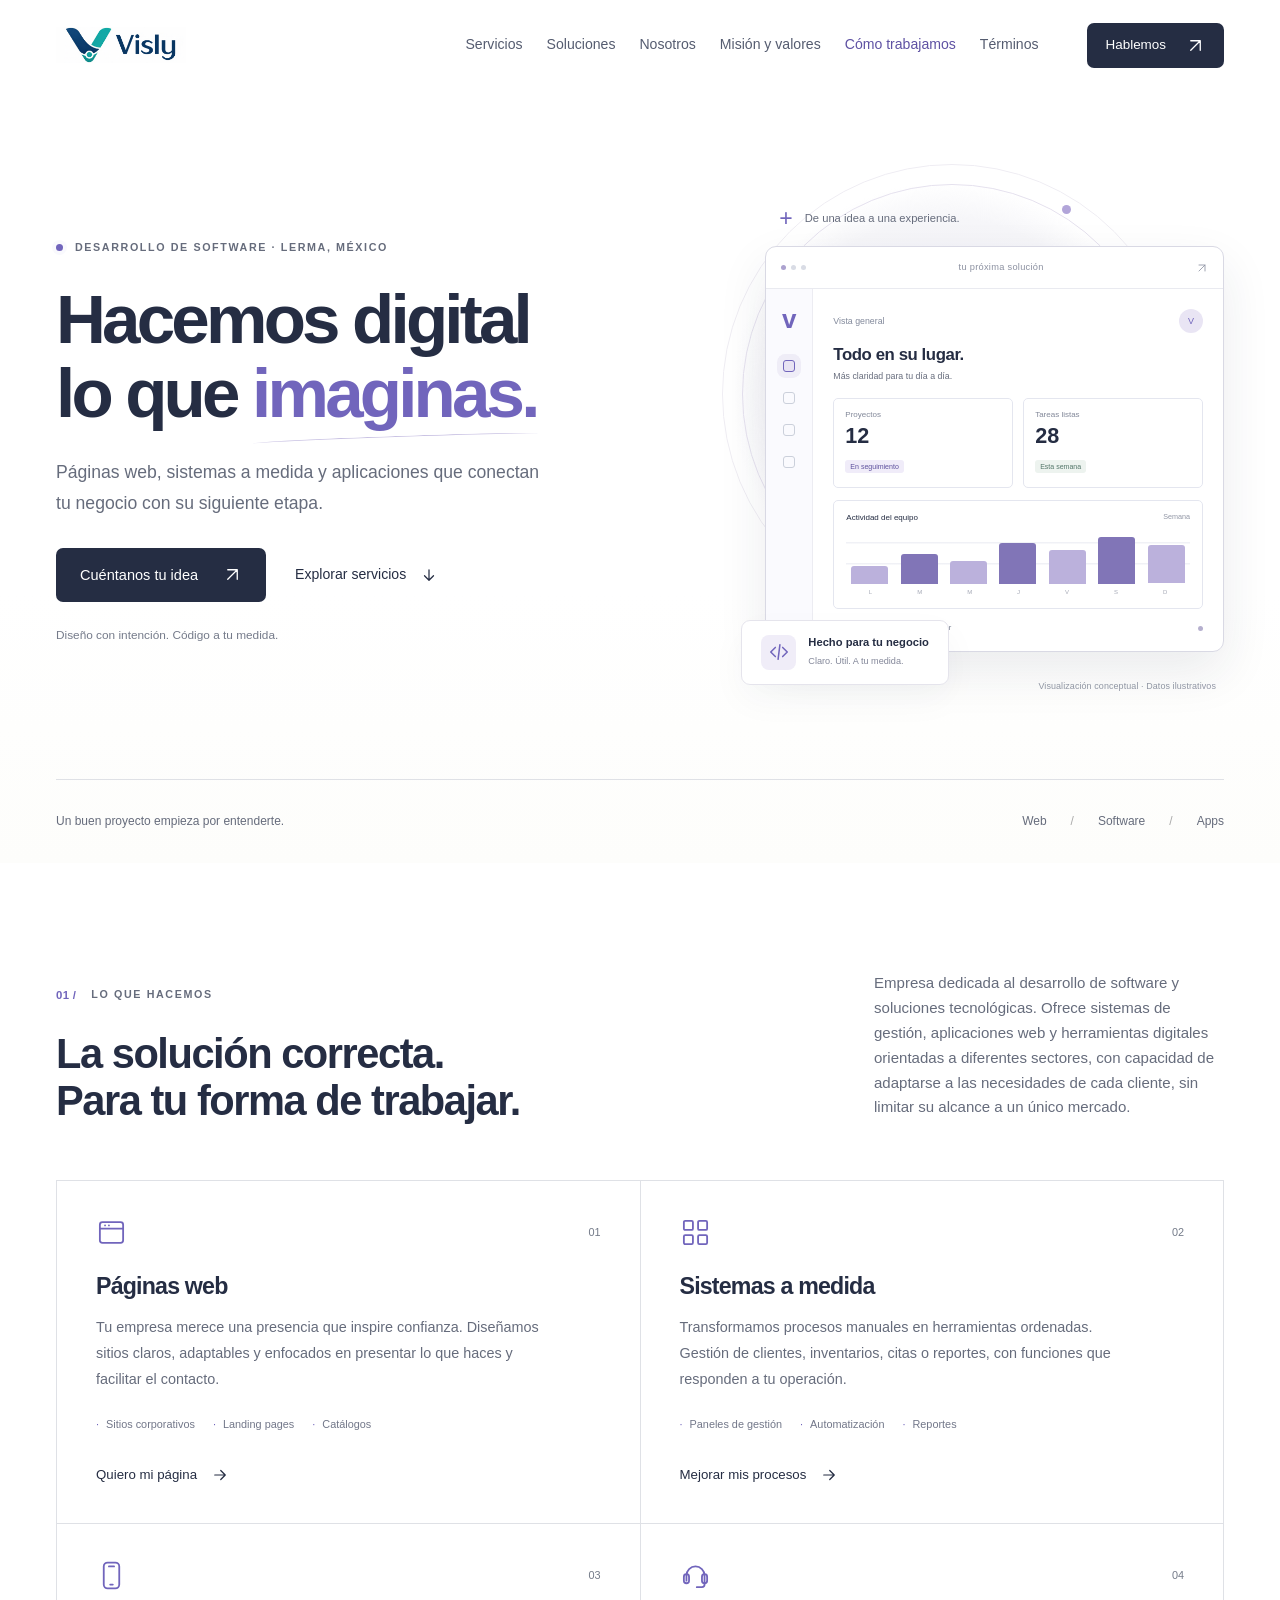
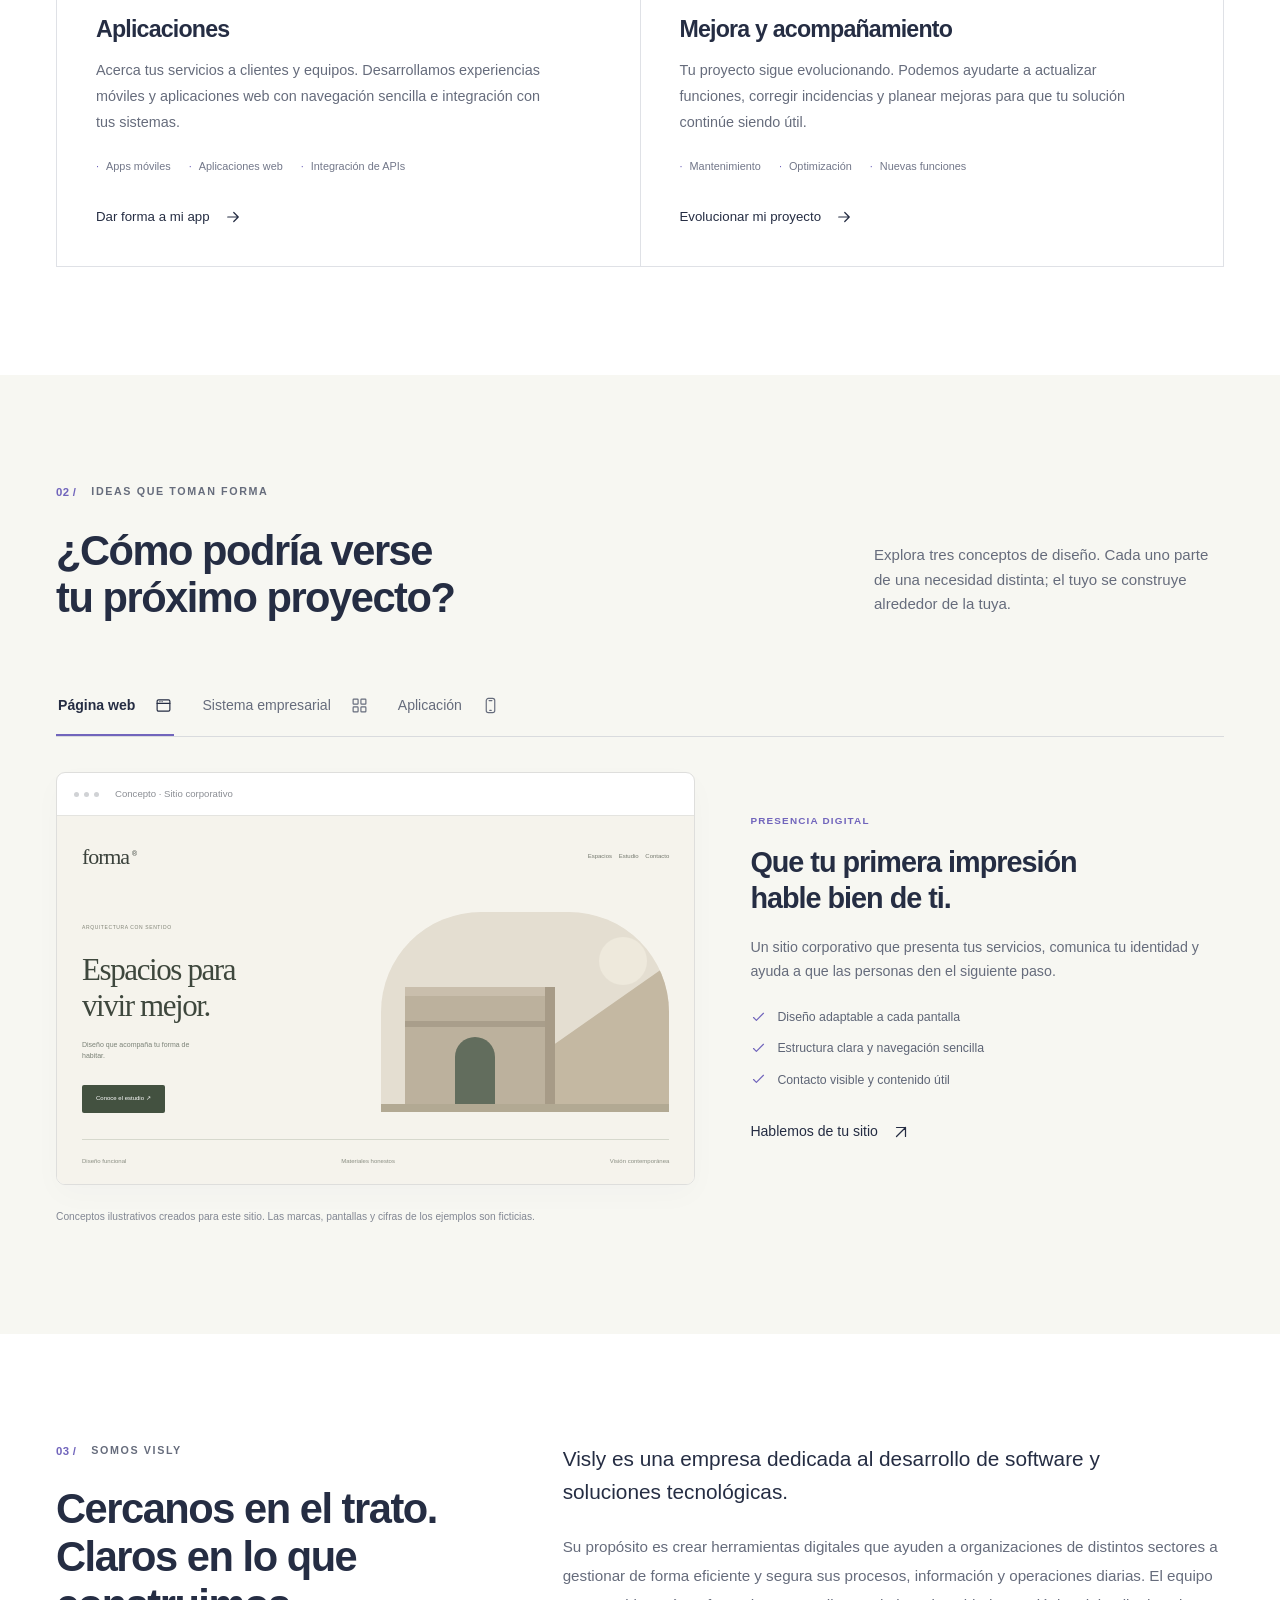
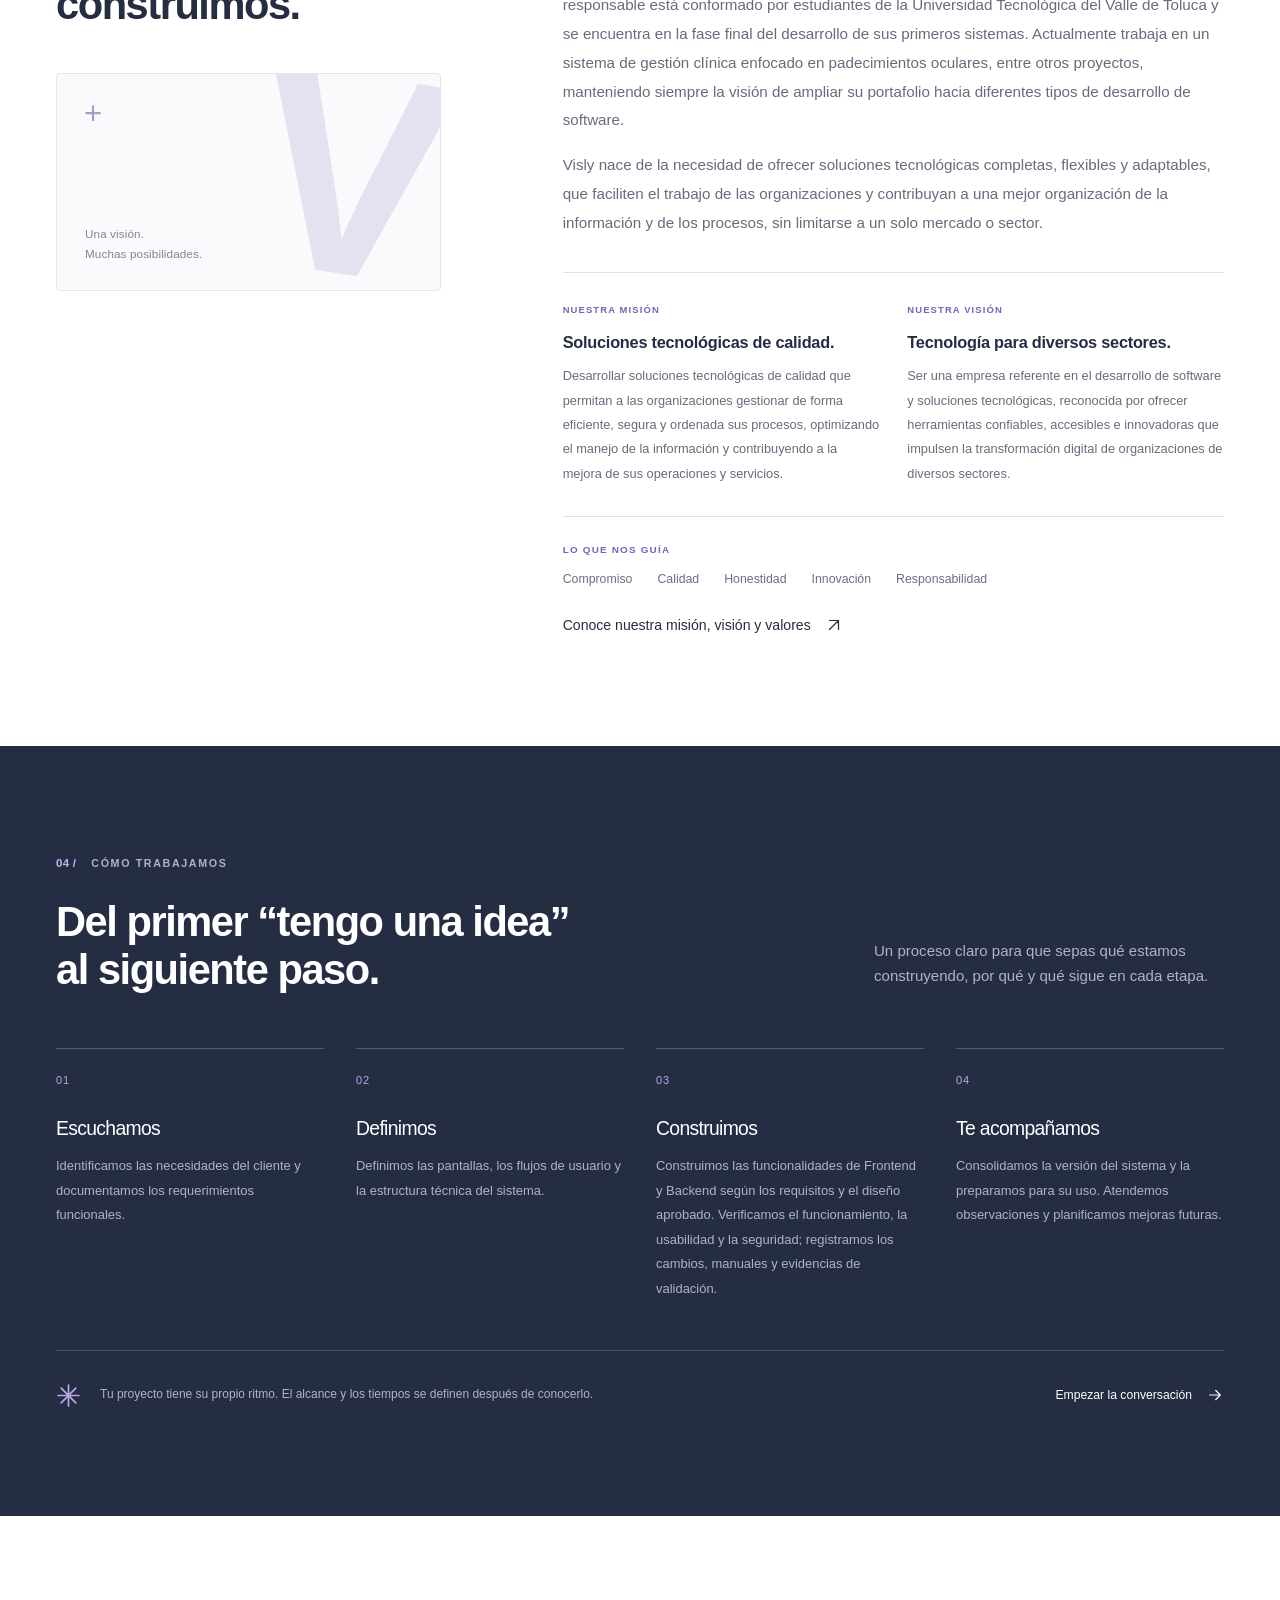
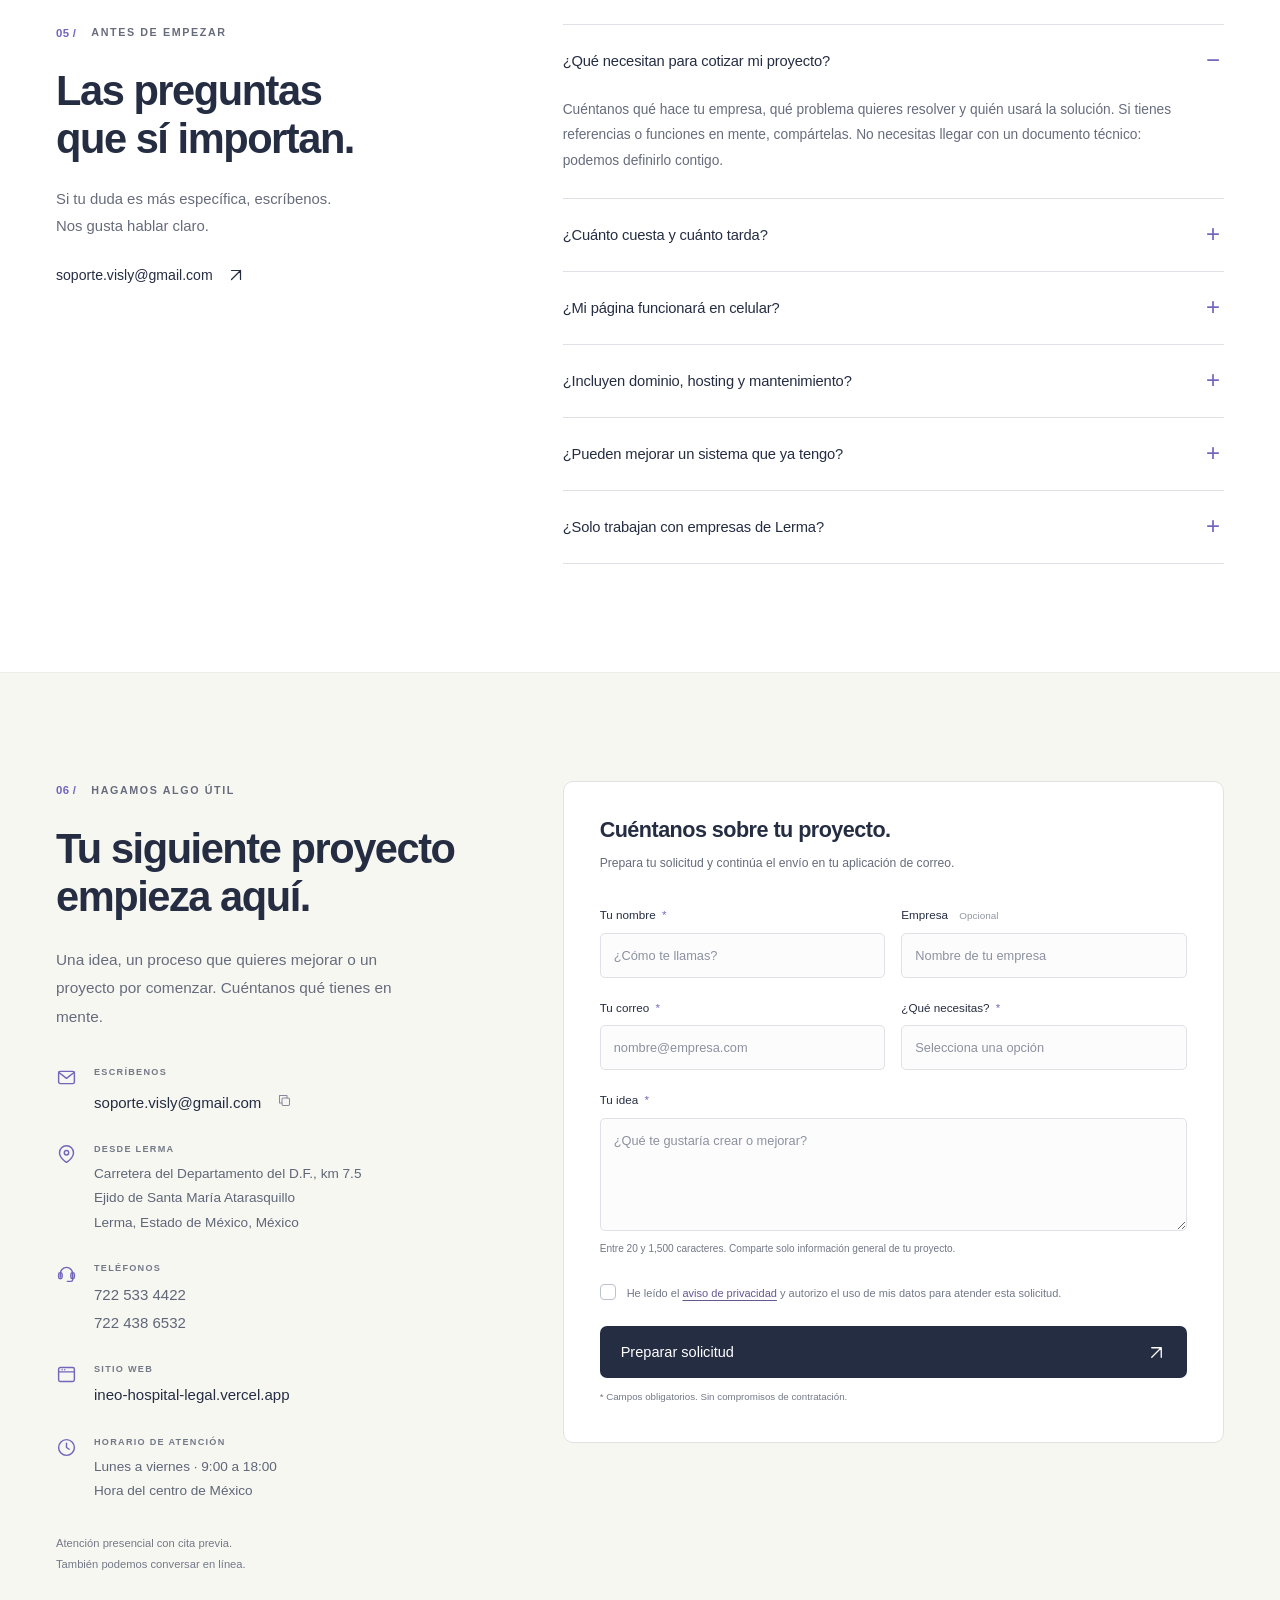
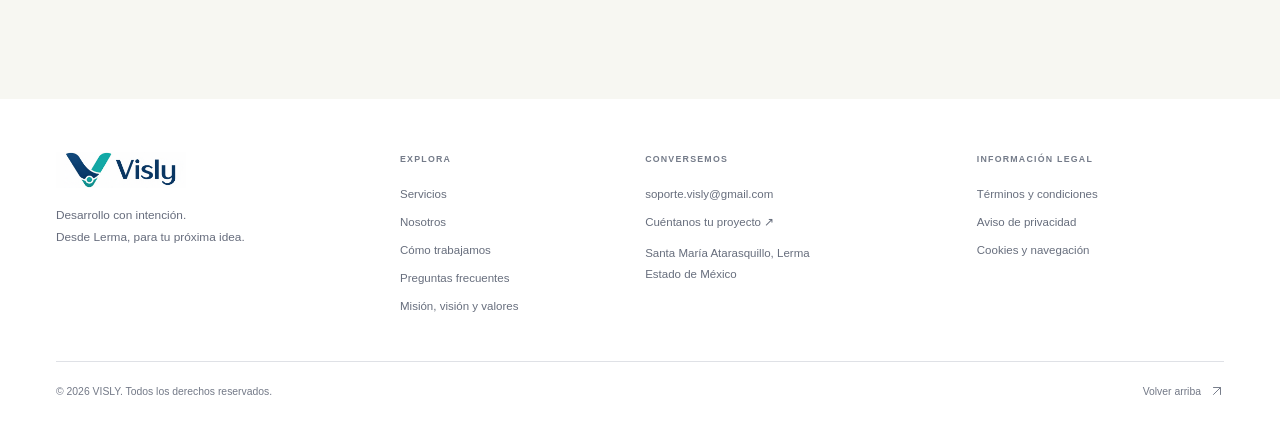
==== commit b5421cb2: "first commit" ====
--- a/index.html
+++ b/index.html
@@ -908,8 +908,8 @@
                 Si tu duda es más específica, escríbenos.<br />Nos gusta hablar
                 claro.
               </p>
-              <a class="text-link" href="mailto:soporte.ineo.mx@gmail.com"
-                >soporte.ineo.mx@gmail.com
+              <a class="text-link" href="mailto:soporte.visly@gmail.com"
+                >soporte.visly@gmail.com
                 <svg class="icon" aria-hidden="true">
                   <use href="#i-up-right" /></svg
               ></a>
@@ -1106,8 +1106,8 @@
                   </svg>
                   <div>
                     <span>ESCRÍBENOS</span
-                    ><a href="mailto:soporte.ineo.mx@gmail.com"
-                      >soporte.ineo.mx@gmail.com</a
+                    ><a href="mailto:soporte.visly@gmail.com"
+                      >soporte.visly@gmail.com</a
                     ><button
                       type="button"
                       class="copy-email"
@@ -1311,8 +1311,8 @@
                   ><p class="notice">
                     Para preparar la solicitud, activa JavaScript o escribe
                     directamente a
-                    <a href="mailto:soporte.ineo.mx@gmail.com"
-                      >soporte.ineo.mx@gmail.com</a
+                    <a href="mailto:soporte.visly@gmail.com"
+                      >soporte.visly@gmail.com</a
                     >.
                   </p></noscript
                 >
@@ -1330,7 +1330,7 @@
                     <a
                       class="button button-dark"
                       id="mailLink"
-                      href="mailto:soporte.ineo.mx@gmail.com"
+                      href="mailto:soporte.visly@gmail.com"
                       >Abrir mi correo
                       <svg class="icon" aria-hidden="true">
                         <use href="#i-up-right" /></svg></a
@@ -1344,7 +1344,7 @@
                   <p class="field-help">
                     Si no tienes una aplicación de correo configurada, copia el
                     mensaje y envíalo desde Gmail u otro servicio a
-                    soporte.ineo.mx@gmail.com.
+                    soporte.visly@gmail.com.
                   </p>
                   <details class="message-details">
                     <summary>Ver el mensaje preparado</summary>
@@ -1382,8 +1382,8 @@
           </div>
           <div class="footer-column">
             <span>CONVERSEMOS</span
-            ><a href="mailto:soporte.ineo.mx@gmail.com"
-              >soporte.ineo.mx@gmail.com</a
+            ><a href="mailto:soporte.visly@gmail.com"
+              >soporte.visly@gmail.com</a
             ><a href="#contacto">Cuéntanos tu proyecto ↗</a>
             <p>Santa María Atarasquillo, Lerma<br />Estado de México</p>
           </div>
